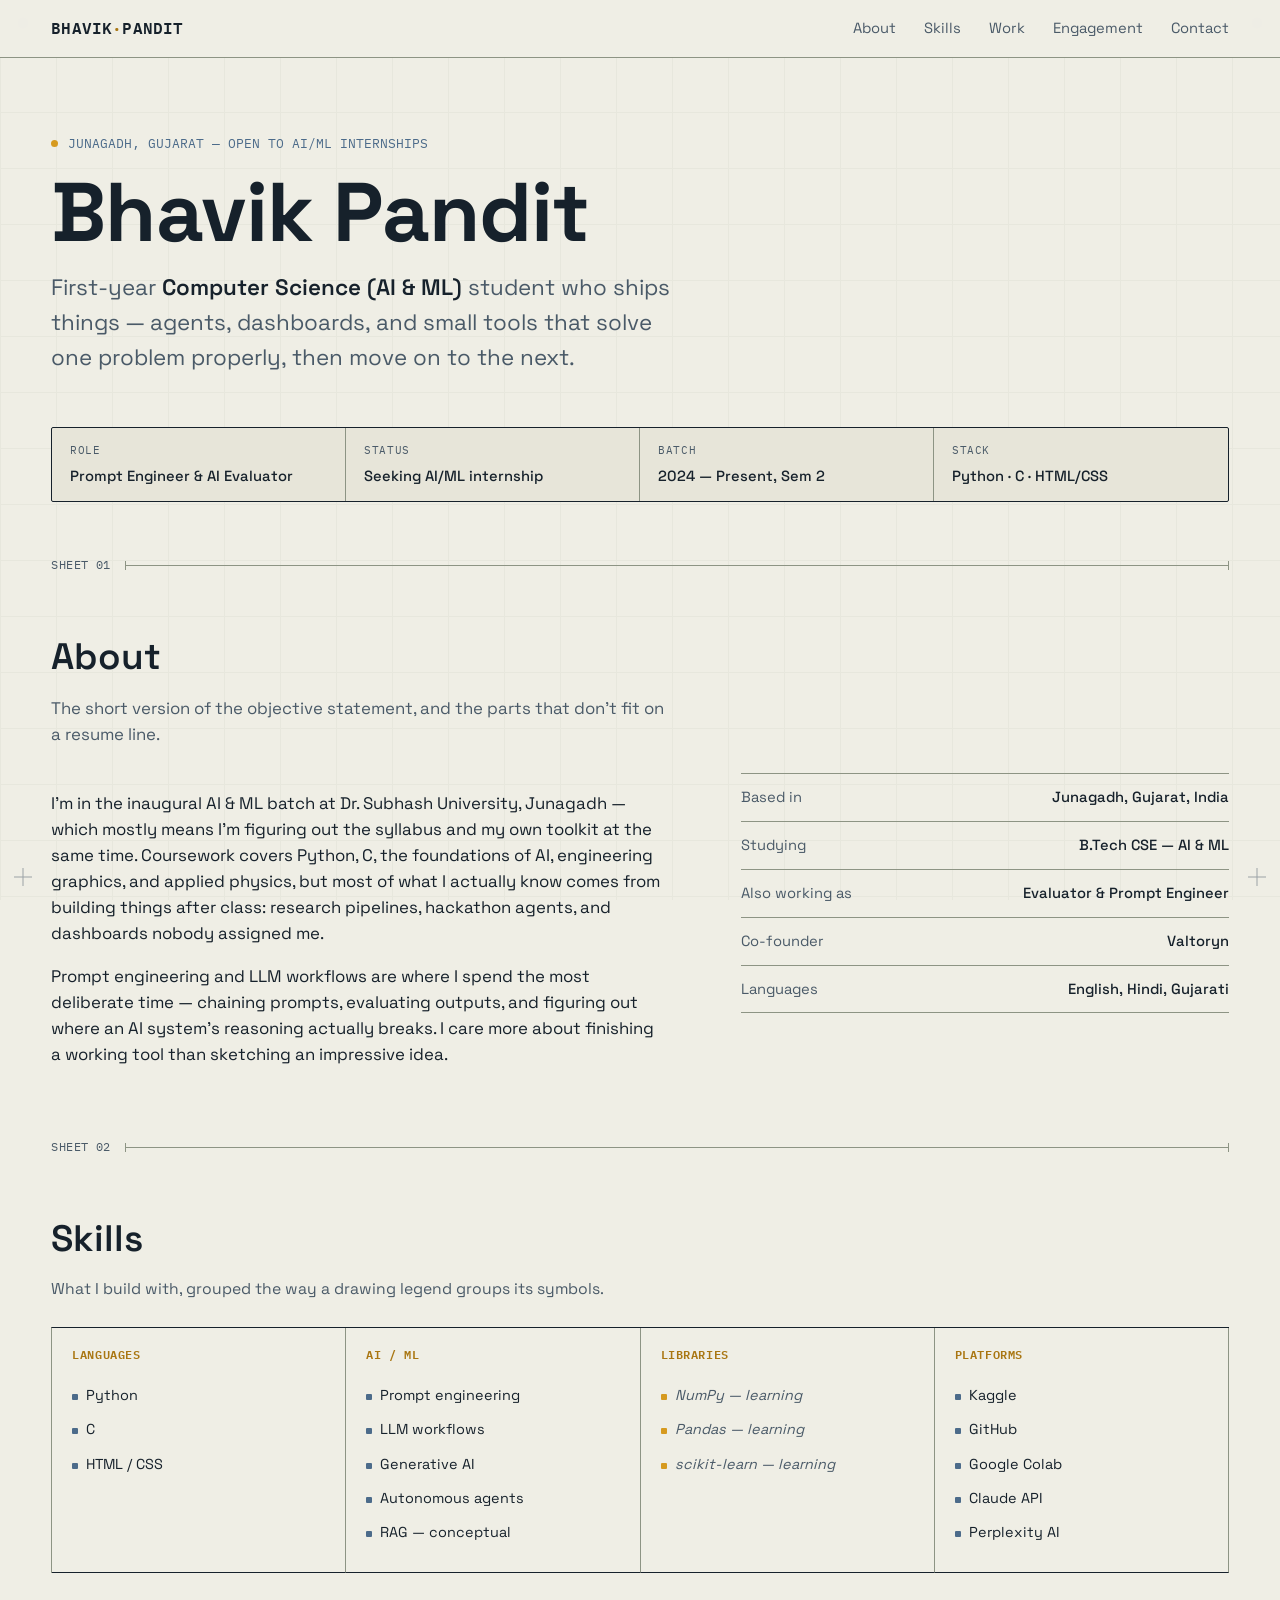
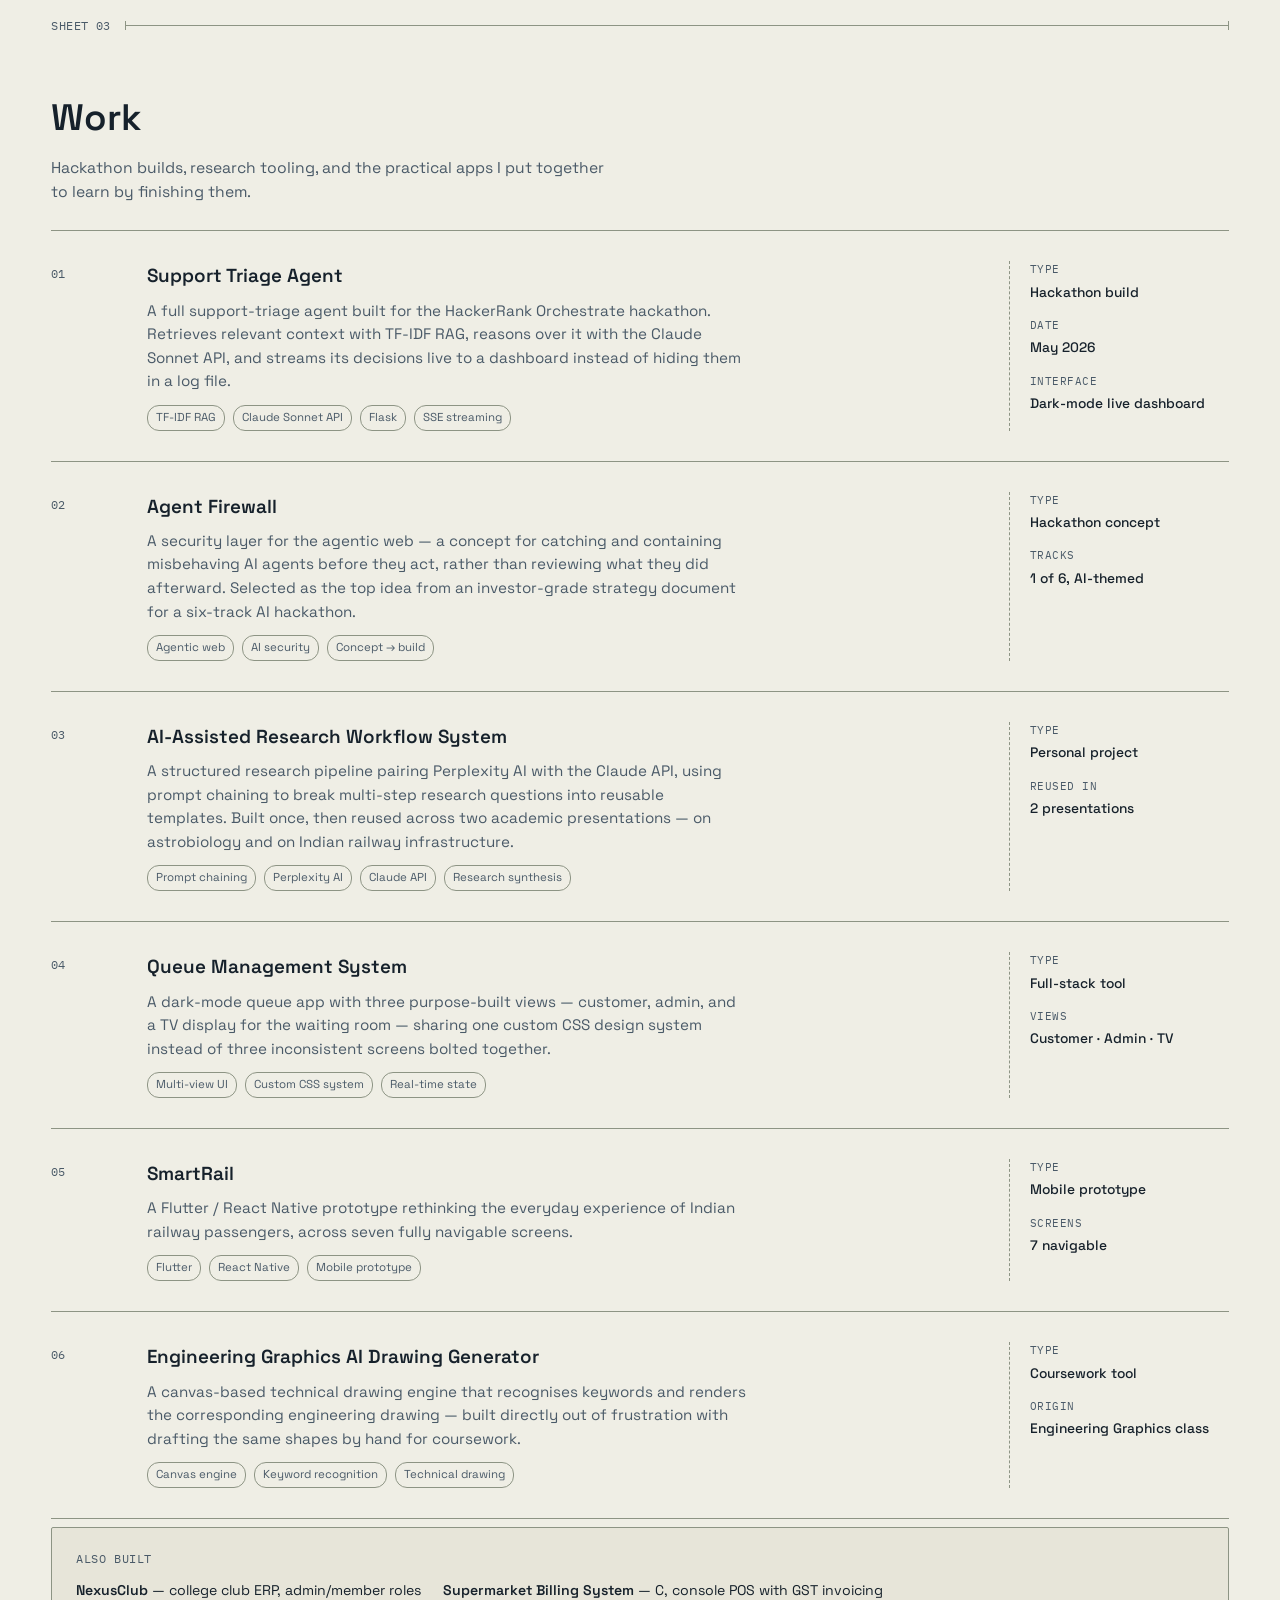
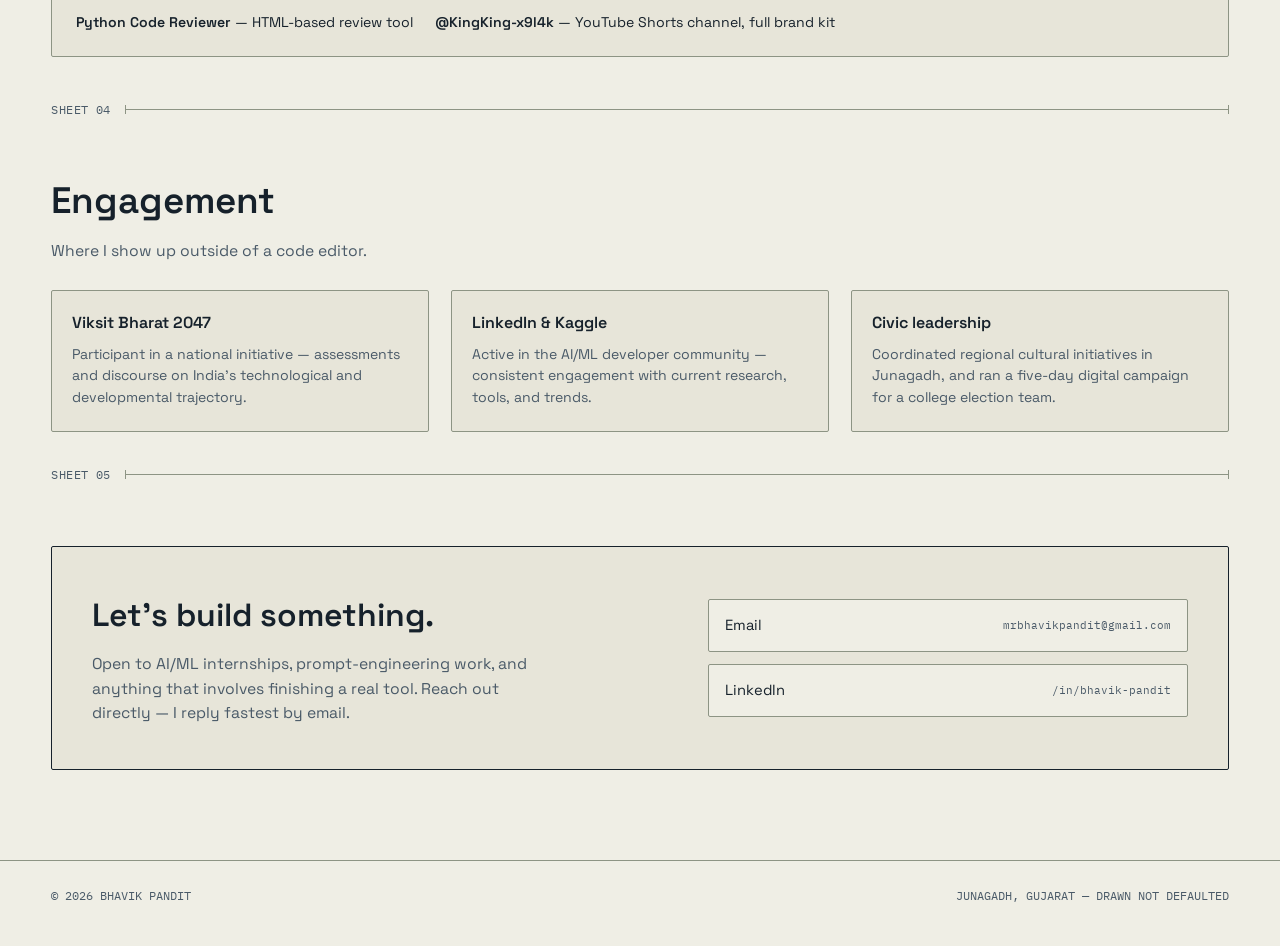
==== index.html @ c9dfea22 "Create index.html" ====
<!DOCTYPE html>
<html lang="en">
<head>
<meta charset="UTF-8">
<meta name="viewport" content="width=device-width, initial-scale=1.0">
<title>Bhavik Pandit — AI/ML Builder</title>
<meta name="description" content="Bhavik Pandit — First-year CS (AI &amp; ML) student, prompt engineer, and builder of agents, tools, and dashboards.">
<link rel="preconnect" href="https://fonts.googleapis.com">
<link rel="preconnect" href="https://fonts.gstatic.com" crossorigin>
<link href="https://fonts.googleapis.com/css2?family=Space+Grotesk:wght@400;500;600;700&family=IBM+Plex+Mono:wght@400;500&display=swap" rel="stylesheet">
<style>
  :root{
    --paper:#efeee5;
    --paper-2:#e7e5d9;
    --ink:#16212b;
    --ink-soft:#4a5a68;
    --line:#b9beae;
    --line-strong:#8d9484;
    --accent:#d69a1f;
    --accent-deep:#a97612;
    --accent-tint:#f2dfa9;
    --slate:#4c6b8a;
    --radius:2px;
    --sheet-w:min(1180px, 92vw);
  }

  *{box-sizing:border-box;}
  html{scroll-behavior:smooth;}
  body{
    margin:0;
    background:var(--paper);
    color:var(--ink);
    font-family:'Space Grotesk', sans-serif;
    font-size:16px;
    line-height:1.55;
    -webkit-font-smoothing:antialiased;
  }
  ::selection{background:var(--accent-tint); color:var(--ink);}

  .mono{font-family:'IBM Plex Mono', monospace;}

  /* faint drafting grid */
  .grid-bg{
    position:fixed; inset:0; z-index:0; pointer-events:none;
    background-image:
      linear-gradient(var(--line) 1px, transparent 1px),
      linear-gradient(90deg, var(--line) 1px, transparent 1px);
    background-size:56px 56px;
    opacity:0.14;
  }

  /* registration cross corners */
  .reg{position:fixed; width:18px; height:18px; z-index:2; pointer-events:none; opacity:0.5;}
  .reg::before,.reg::after{content:"";position:absolute;background:var(--ink-soft);}
  .reg::before{left:50%;top:0;width:1px;height:100%;transform:translateX(-50%);}
  .reg::after{top:50%;left:0;height:1px;width:100%;transform:translateY(-50%);}
  .reg.tl{top:14px;left:14px;} .reg.tr{top:14px;right:14px;}
  .reg.bl{bottom:14px;left:14px;} .reg.br{bottom:14px;right:14px;}
  @media (max-width:720px){ .reg{display:none;} }

  a{color:inherit;}

  /* header */
  header{
    position:sticky; top:0; z-index:20;
    background:rgba(239,238,229,0.92);
    backdrop-filter:blur(6px);
    border-bottom:1px solid var(--line-strong);
  }
  .header-inner{
    width:var(--sheet-w); margin:0 auto;
    display:flex; align-items:center; justify-content:space-between;
    padding:16px 0;
  }
  .brand{font-weight:600; font-size:1rem; letter-spacing:0.01em;}
  .brand span{color:var(--accent-deep);}
  nav ul{list-style:none; display:flex; gap:28px; margin:0; padding:0;}
  nav a{
    text-decoration:none; font-size:0.92rem; color:var(--ink-soft);
    padding-bottom:2px; border-bottom:1px solid transparent;
    transition:color .15s, border-color .15s;
  }
  nav a:hover, nav a:focus-visible{color:var(--ink); border-color:var(--accent);}
  nav a:focus-visible{outline:2px solid var(--accent); outline-offset:4px; border-color:transparent;}
  .nav-toggle{display:none;}
  @media (max-width:720px){
    nav ul{gap:16px;}
    nav a{font-size:0.82rem;}
  }
  @media (max-width:560px){
    nav ul{display:none;}
  }

  main{position:relative; z-index:1;}
  section{width:var(--sheet-w); margin:0 auto;}

  /* dimension-line divider between sheets */
  .dim-rule{
    position:relative; width:var(--sheet-w); margin:0 auto;
    display:flex; align-items:center; gap:14px;
    padding:34px 0 10px;
  }
  .dim-rule .tick-line{flex:1; height:1px; background:var(--line-strong); position:relative;}
  .dim-rule .tick-line::before,.dim-rule .tick-line::after{
    content:""; position:absolute; top:-4px; width:1px; height:9px; background:var(--line-strong);
  }
  .dim-rule .tick-line::before{left:0;} .dim-rule .tick-line::after{right:0;}
  .dim-rule .sheet-no{
    font-size:0.72rem; color:var(--ink-soft); white-space:nowrap; letter-spacing:0.04em;
  }

  /* ===== HERO ===== */
  .hero{padding:76px 0 20px; position:relative;}
  .hero-kicker{
    font-size:0.8rem; color:var(--slate); margin:0 0 18px;
    display:flex; align-items:center; gap:10px;
  }
  .hero-kicker .dot{width:7px; height:7px; background:var(--accent); border-radius:50%; display:inline-block;}
  h1.name{
    font-size:clamp(2.6rem, 7vw, 5.2rem);
    margin:0; line-height:0.98; font-weight:700; letter-spacing:-0.01em;
  }
  .role-line{
    font-size:clamp(1.05rem, 2.4vw, 1.4rem);
    color:var(--ink-soft); margin:18px 0 0; max-width:640px; font-weight:400;
  }
  .role-line strong{color:var(--ink); font-weight:600;}

  .titleblock{
    margin-top:52px; border:1px solid var(--ink); border-radius:var(--radius);
    display:grid; grid-template-columns:repeat(4, 1fr);
    background:var(--paper-2);
  }
  .tb-cell{
    padding:14px 18px; border-right:1px solid var(--line-strong);
    border-top:1px solid var(--line-strong);
  }
  .tb-cell:nth-child(4n){border-right:none;}
  .tb-cell:nth-child(-n+4){border-top:none;}
  .tb-label{font-size:0.66rem; letter-spacing:0.06em; color:var(--ink-soft); margin:0 0 6px;}
  .tb-value{font-size:0.92rem; margin:0; font-weight:500;}
  @media (max-width:720px){
    .titleblock{grid-template-columns:repeat(2,1fr);}
    .tb-cell:nth-child(2n){border-right:none;}
    .tb-cell:nth-child(-n+2){border-top:none;}
    .tb-cell:nth-child(3),.tb-cell:nth-child(4){border-top:1px solid var(--line-strong);}
  }

  /* ===== SECTION HEADS ===== */
  .sec-head{padding:44px 0 26px;}
  .sec-head h2{
    font-size:clamp(1.6rem, 3.4vw, 2.3rem); margin:0 0 10px; font-weight:600;
  }
  .sec-head p{color:var(--ink-soft); max-width:560px; margin:0; font-size:0.98rem;}

  /* ===== ABOUT ===== */
  .about{padding-bottom:20px;}
  .about-grid{
    display:grid; grid-template-columns:1.3fr 1fr; gap:56px; align-items:start;
  }
  .about p{font-size:1.05rem; max-width:56ch;}
  .about p + p{margin-top:16px;}
  .fact-list{list-style:none; margin:0; padding:0; border-top:1px solid var(--line-strong);}
  .fact-list li{
    display:flex; justify-content:space-between; gap:12px;
    padding:12px 0; border-bottom:1px solid var(--line-strong); font-size:0.92rem;
  }
  .fact-list .k{color:var(--ink-soft);}
  .fact-list .v{text-align:right; font-weight:500;}
  @media (max-width:800px){ .about-grid{grid-template-columns:1fr; gap:32px;} }

  /* ===== SKILLS (legend) ===== */
  .legend{padding-bottom:10px;}
  .legend-grid{
    display:grid; grid-template-columns:repeat(4, 1fr); gap:0;
    border-top:1px solid var(--ink); border-left:1px solid var(--line-strong);
  }
  .legend-col{
    border-right:1px solid var(--line-strong); border-bottom:1px solid var(--ink); padding:18px 20px 22px;
  }
  .legend-col h3{
    font-size:0.72rem; letter-spacing:0.05em; color:var(--accent-deep); margin:0 0 14px; font-weight:600;
  }
  .legend-col ul{list-style:none; margin:0; padding:0;}
  .legend-col li{
    font-size:0.9rem; padding:6px 0; display:flex; align-items:baseline; gap:8px;
  }
  .legend-col li::before{
    content:""; width:6px; height:6px; background:var(--slate); flex:none; margin-top:2px; border-radius:1px;
  }
  .legend-col li.learning{color:var(--ink-soft); font-style:italic;}
  .legend-col li.learning::before{background:var(--accent);}
  @media (max-width:820px){
    .legend-grid{grid-template-columns:repeat(2,1fr);}
  }
  @media (max-width:480px){
    .legend-grid{grid-template-columns:1fr;}
  }

  /* ===== PROJECTS ===== */
  .work{padding-bottom:10px;}
  .work-list{display:flex; flex-direction:column; gap:0;}
  .work-item{
    border-top:1px solid var(--line-strong);
    padding:30px 0;
    display:grid; grid-template-columns:70px 1fr 220px; gap:26px;
  }
  .work-item:last-child{border-bottom:1px solid var(--line-strong);}
  .work-idx{font-size:0.78rem; color:var(--ink-soft); padding-top:3px;}
  .work-body h3{margin:0 0 8px; font-size:1.18rem; font-weight:600;}
  .work-body p{margin:0 0 12px; color:var(--ink-soft); font-size:0.95rem; max-width:60ch;}
  .work-tags{display:flex; flex-wrap:wrap; gap:8px;}
  .work-tags span{
    font-size:0.72rem; padding:3px 8px; border:1px solid var(--line-strong);
    border-radius:12px; color:var(--ink-soft);
  }
  .work-meta{
    border-left:1px dashed var(--line-strong); padding-left:20px;
  }
  .work-meta .m-label{font-size:0.66rem; color:var(--ink-soft); letter-spacing:0.05em; margin:0 0 4px;}
  .work-meta .m-value{font-size:0.86rem; margin:0 0 14px; font-weight:500;}
  @media (max-width:800px){
    .work-item{grid-template-columns:40px 1fr; grid-template-areas:"idx body" ". meta";}
    .work-idx{grid-area:idx;} .work-body{grid-area:body;}
    .work-meta{grid-area:meta; border-left:none; border-top:1px dashed var(--line-strong); padding:14px 0 0; margin-top:10px;}
  }

  .more-builds{
    margin-top:8px; padding:22px 24px; background:var(--paper-2); border:1px solid var(--line-strong); border-radius:var(--radius);
  }
  .more-builds p.mb-label{margin:0 0 12px; font-size:0.72rem; letter-spacing:0.05em; color:var(--ink-soft);}
  .more-builds .mb-row{display:flex; flex-wrap:wrap; gap:10px 22px;}
  .more-builds .mb-row span{font-size:0.88rem;}
  .more-builds .mb-row span b{font-weight:600;}

  /* ===== ENGAGEMENT ===== */
  .engage-grid{
    display:grid; grid-template-columns:repeat(3, 1fr); gap:22px;
  }
  .engage-card{
    border:1px solid var(--line-strong); padding:20px 20px 22px; border-radius:var(--radius);
    background:var(--paper-2);
  }
  .engage-card h3{margin:0 0 8px; font-size:1rem; font-weight:600;}
  .engage-card p{margin:0; font-size:0.88rem; color:var(--ink-soft);}
  @media (max-width:800px){ .engage-grid{grid-template-columns:1fr;} }

  /* ===== CONTACT ===== */
  .contact{padding:52px 0 90px;}
  .contact-panel{
    border:1px solid var(--ink); border-radius:var(--radius); padding:44px 40px;
    display:grid; grid-template-columns:1.2fr 1fr; gap:40px; align-items:center;
    background:var(--paper-2);
  }
  .contact-panel h2{font-size:clamp(1.5rem,3vw,2rem); margin:0 0 12px; font-weight:600;}
  .contact-panel p{color:var(--ink-soft); margin:0; max-width:46ch; font-size:0.98rem;}
  .contact-links{display:flex; flex-direction:column; gap:12px;}
  .contact-links a{
    text-decoration:none; display:flex; justify-content:space-between; align-items:center;
    padding:14px 16px; border:1px solid var(--line-strong); border-radius:var(--radius);
    font-size:0.92rem; background:var(--paper); transition:border-color .15s, background .15s;
  }
  .contact-links a:hover, .contact-links a:focus-visible{border-color:var(--accent); background:var(--accent-tint);}
  .contact-links a .cl-tag{font-size:0.68rem; color:var(--ink-soft);}
  @media (max-width:760px){ .contact-panel{grid-template-columns:1fr;} }

  footer{
    border-top:1px solid var(--line-strong); padding:26px 0 40px;
  }
  .footer-inner{
    width:var(--sheet-w); margin:0 auto; display:flex; justify-content:space-between;
    font-size:0.76rem; color:var(--ink-soft); flex-wrap:wrap; gap:8px;
  }

  @media (prefers-reduced-motion:reduce){
    html{scroll-behavior:auto;}
    *{animation:none !important; transition:none !important;}
  }

  .reveal{opacity:0; transform:translateY(10px); animation:rise .6s ease forwards;}
  @keyframes rise{to{opacity:1; transform:translateY(0);}}
</style>
</head>
<body>

<div class="grid-bg" aria-hidden="true"></div>
<div class="reg tl" aria-hidden="true"></div>
<div class="reg tr" aria-hidden="true"></div>
<div class="reg bl" aria-hidden="true"></div>
<div class="reg br" aria-hidden="true"></div>

<header>
  <div class="header-inner">
    <div class="brand mono">BHAVIK<span>·</span>PANDIT</div>
    <nav aria-label="Primary">
      <ul>
        <li><a href="#about">About</a></li>
        <li><a href="#skills">Skills</a></li>
        <li><a href="#work">Work</a></li>
        <li><a href="#engagement">Engagement</a></li>
        <li><a href="#contact">Contact</a></li>
      </ul>
    </nav>
  </div>
</header>

<main>

  <!-- HERO -->
  <section class="hero">
    <p class="hero-kicker mono reveal"><span class="dot"></span>JUNAGADH, GUJARAT — OPEN TO AI/ML INTERNSHIPS</p>
    <h1 class="name reveal" style="animation-delay:.05s">Bhavik Pandit</h1>
    <p class="role-line reveal" style="animation-delay:.12s">
      First-year <strong>Computer Science (AI &amp; ML)</strong> student who ships things —
      agents, dashboards, and small tools that solve one problem properly, then move on to the next.
    </p>

    <div class="titleblock reveal" style="animation-delay:.2s">
      <div class="tb-cell"><p class="tb-label mono">ROLE</p><p class="tb-value">Prompt Engineer &amp; AI Evaluator</p></div>
      <div class="tb-cell"><p class="tb-label mono">STATUS</p><p class="tb-value">Seeking AI/ML internship</p></div>
      <div class="tb-cell"><p class="tb-label mono">BATCH</p><p class="tb-value">2024 — Present, Sem 2</p></div>
      <div class="tb-cell"><p class="tb-label mono">STACK</p><p class="tb-value">Python · C · HTML/CSS</p></div>
    </div>
  </section>

  <div class="dim-rule" aria-hidden="true"><span class="sheet-no mono">SHEET 01</span><span class="tick-line"></span></div>

  <!-- ABOUT -->
  <section class="about" id="about">
    <div class="sec-head">
      <h2>About</h2>
      <p>The short version of the objective statement, and the parts that don't fit on a resume line.</p>
    </div>
    <div class="about-grid">
      <div>
        <p>I'm in the inaugural AI &amp; ML batch at Dr. Subhash University, Junagadh — which mostly means I'm figuring out the syllabus and my own toolkit at the same time. Coursework covers Python, C, the foundations of AI, engineering graphics, and applied physics, but most of what I actually know comes from building things after class: research pipelines, hackathon agents, and dashboards nobody assigned me.</p>
        <p>Prompt engineering and LLM workflows are where I spend the most deliberate time — chaining prompts, evaluating outputs, and figuring out where an AI system's reasoning actually breaks. I care more about finishing a working tool than sketching an impressive idea.</p>
      </div>
      <ul class="fact-list">
        <li><span class="k">Based in</span><span class="v">Junagadh, Gujarat, India</span></li>
        <li><span class="k">Studying</span><span class="v">B.Tech CSE — AI &amp; ML</span></li>
        <li><span class="k">Also working as</span><span class="v">Evaluator &amp; Prompt Engineer</span></li>
        <li><span class="k">Co-founder</span><span class="v">Valtoryn</span></li>
        <li><span class="k">Languages</span><span class="v">English, Hindi, Gujarati</span></li>
      </ul>
    </div>
  </section>

  <div class="dim-rule" aria-hidden="true"><span class="sheet-no mono">SHEET 02</span><span class="tick-line"></span></div>

  <!-- SKILLS -->
  <section class="legend" id="skills">
    <div class="sec-head">
      <h2>Skills</h2>
      <p>What I build with, grouped the way a drawing legend groups its symbols.</p>
    </div>
    <div class="legend-grid">
      <div class="legend-col">
        <h3 class="mono">LANGUAGES</h3>
        <ul>
          <li>Python</li>
          <li>C</li>
          <li>HTML / CSS</li>
        </ul>
      </div>
      <div class="legend-col">
        <h3 class="mono">AI / ML</h3>
        <ul>
          <li>Prompt engineering</li>
          <li>LLM workflows</li>
          <li>Generative AI</li>
          <li>Autonomous agents</li>
          <li>RAG — conceptual</li>
        </ul>
      </div>
      <div class="legend-col">
        <h3 class="mono">LIBRARIES</h3>
        <ul>
          <li class="learning">NumPy — learning</li>
          <li class="learning">Pandas — learning</li>
          <li class="learning">scikit-learn — learning</li>
        </ul>
      </div>
      <div class="legend-col">
        <h3 class="mono">PLATFORMS</h3>
        <ul>
          <li>Kaggle</li>
          <li>GitHub</li>
          <li>Google Colab</li>
          <li>Claude API</li>
          <li>Perplexity AI</li>
        </ul>
      </div>
    </div>
  </section>

  <div class="dim-rule" aria-hidden="true"><span class="sheet-no mono">SHEET 03</span><span class="tick-line"></span></div>

  <!-- WORK -->
  <section class="work" id="work">
    <div class="sec-head">
      <h2>Work</h2>
      <p>Hackathon builds, research tooling, and the practical apps I put together to learn by finishing them.</p>
    </div>

    <div class="work-list">

      <div class="work-item reveal">
        <div class="work-idx mono">01</div>
        <div class="work-body">
          <h3>Support Triage Agent</h3>
          <p>A full support-triage agent built for the HackerRank Orchestrate hackathon. Retrieves relevant context with TF-IDF RAG, reasons over it with the Claude Sonnet API, and streams its decisions live to a dashboard instead of hiding them in a log file.</p>
          <div class="work-tags"><span>TF-IDF RAG</span><span>Claude Sonnet API</span><span>Flask</span><span>SSE streaming</span></div>
        </div>
        <div class="work-meta">
          <p class="m-label mono">TYPE</p><p class="m-value">Hackathon build</p>
          <p class="m-label mono">DATE</p><p class="m-value">May 2026</p>
          <p class="m-label mono">INTERFACE</p><p class="m-value">Dark-mode live dashboard</p>
        </div>
      </div>

      <div class="work-item reveal">
        <div class="work-idx mono">02</div>
        <div class="work-body">
          <h3>Agent Firewall</h3>
          <p>A security layer for the agentic web — a concept for catching and containing misbehaving AI agents before they act, rather than reviewing what they did afterward. Selected as the top idea from an investor-grade strategy document for a six-track AI hackathon.</p>
          <div class="work-tags"><span>Agentic web</span><span>AI security</span><span>Concept → build</span></div>
        </div>
        <div class="work-meta">
          <p class="m-label mono">TYPE</p><p class="m-value">Hackathon concept</p>
          <p class="m-label mono">TRACKS</p><p class="m-value">1 of 6, AI-themed</p>
        </div>
      </div>

      <div class="work-item reveal">
        <div class="work-idx mono">03</div>
        <div class="work-body">
          <h3>AI-Assisted Research Workflow System</h3>
          <p>A structured research pipeline pairing Perplexity AI with the Claude API, using prompt chaining to break multi-step research questions into reusable templates. Built once, then reused across two academic presentations — on astrobiology and on Indian railway infrastructure.</p>
          <div class="work-tags"><span>Prompt chaining</span><span>Perplexity AI</span><span>Claude API</span><span>Research synthesis</span></div>
        </div>
        <div class="work-meta">
          <p class="m-label mono">TYPE</p><p class="m-value">Personal project</p>
          <p class="m-label mono">REUSED IN</p><p class="m-value">2 presentations</p>
        </div>
      </div>

      <div class="work-item reveal">
        <div class="work-idx mono">04</div>
        <div class="work-body">
          <h3>Queue Management System</h3>
          <p>A dark-mode queue app with three purpose-built views — customer, admin, and a TV display for the waiting room — sharing one custom CSS design system instead of three inconsistent screens bolted together.</p>
          <div class="work-tags"><span>Multi-view UI</span><span>Custom CSS system</span><span>Real-time state</span></div>
        </div>
        <div class="work-meta">
          <p class="m-label mono">TYPE</p><p class="m-value">Full-stack tool</p>
          <p class="m-label mono">VIEWS</p><p class="m-value">Customer · Admin · TV</p>
        </div>
      </div>

      <div class="work-item reveal">
        <div class="work-idx mono">05</div>
        <div class="work-body">
          <h3>SmartRail</h3>
          <p>A Flutter / React Native prototype rethinking the everyday experience of Indian railway passengers, across seven fully navigable screens.</p>
          <div class="work-tags"><span>Flutter</span><span>React Native</span><span>Mobile prototype</span></div>
        </div>
        <div class="work-meta">
          <p class="m-label mono">TYPE</p><p class="m-value">Mobile prototype</p>
          <p class="m-label mono">SCREENS</p><p class="m-value">7 navigable</p>
        </div>
      </div>

      <div class="work-item reveal">
        <div class="work-idx mono">06</div>
        <div class="work-body">
          <h3>Engineering Graphics AI Drawing Generator</h3>
          <p>A canvas-based technical drawing engine that recognises keywords and renders the corresponding engineering drawing — built directly out of frustration with drafting the same shapes by hand for coursework.</p>
          <div class="work-tags"><span>Canvas engine</span><span>Keyword recognition</span><span>Technical drawing</span></div>
        </div>
        <div class="work-meta">
          <p class="m-label mono">TYPE</p><p class="m-value">Coursework tool</p>
          <p class="m-label mono">ORIGIN</p><p class="m-value">Engineering Graphics class</p>
        </div>
      </div>

    </div>

    <div class="more-builds">
      <p class="mb-label mono">ALSO BUILT</p>
      <div class="mb-row">
        <span><b>NexusClub</b> — college club ERP, admin/member roles</span>
        <span><b>Supermarket Billing System</b> — C, console POS with GST invoicing</span>
        <span><b>Python Code Reviewer</b> — HTML-based review tool</span>
        <span><b>@KingKing-x9l4k</b> — YouTube Shorts channel, full brand kit</span>
      </div>
    </div>
  </section>

  <div class="dim-rule" aria-hidden="true"><span class="sheet-no mono">SHEET 04</span><span class="tick-line"></span></div>

  <!-- ENGAGEMENT -->
  <section class="engage" id="engagement">
    <div class="sec-head">
      <h2>Engagement</h2>
      <p>Where I show up outside of a code editor.</p>
    </div>
    <div class="engage-grid">
      <div class="engage-card">
        <h3>Viksit Bharat 2047</h3>
        <p>Participant in a national initiative — assessments and discourse on India's technological and developmental trajectory.</p>
      </div>
      <div class="engage-card">
        <h3>LinkedIn &amp; Kaggle</h3>
        <p>Active in the AI/ML developer community — consistent engagement with current research, tools, and trends.</p>
      </div>
      <div class="engage-card">
        <h3>Civic leadership</h3>
        <p>Coordinated regional cultural initiatives in Junagadh, and ran a five-day digital campaign for a college election team.</p>
      </div>
    </div>
  </section>

  <div class="dim-rule" aria-hidden="true"><span class="sheet-no mono">SHEET 05</span><span class="tick-line"></span></div>

  <!-- CONTACT -->
  <section class="contact" id="contact">
    <div class="contact-panel">
      <div>
        <h2>Let's build something.</h2>
        <p>Open to AI/ML internships, prompt-engineering work, and anything that involves finishing a real tool. Reach out directly — I reply fastest by email.</p>
      </div>
      <div class="contact-links">
        <a href="mailto:mrbhavikpandit@gmail.com">Email <span class="cl-tag mono">mrbhavikpandit@gmail.com</span></a>
        <a href="https://www.linkedin.com/in/bhavik-pandit-9b416a284/" target="_blank" rel="noopener">LinkedIn <span class="cl-tag mono">/in/bhavik-pandit</span></a>
      </div>
    </div>
  </section>

</main>

<footer>
  <div class="footer-inner">
    <span class="mono">© 2026 BHAVIK PANDIT</span>
    <span class="mono">JUNAGADH, GUJARAT — DRAWN NOT DEFAULTED</span>
  </div>
</footer>

</body>
</html>
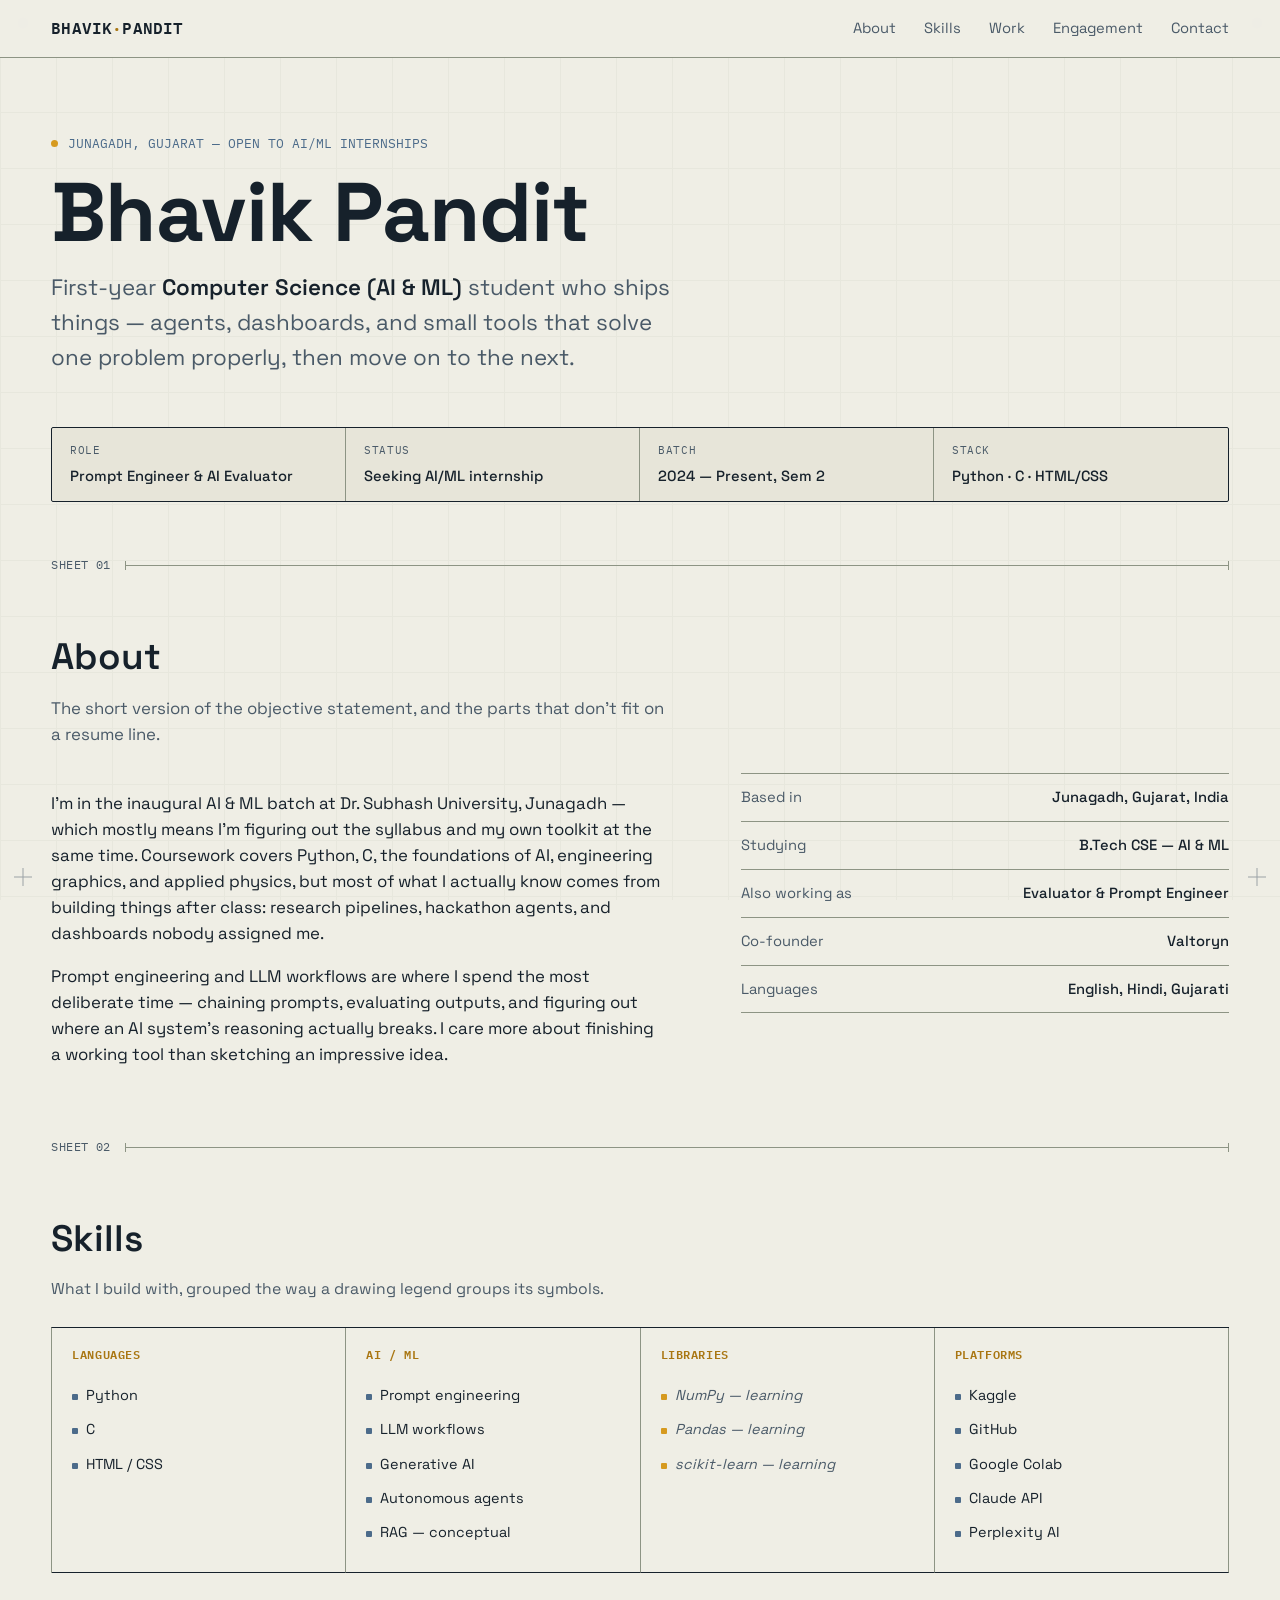
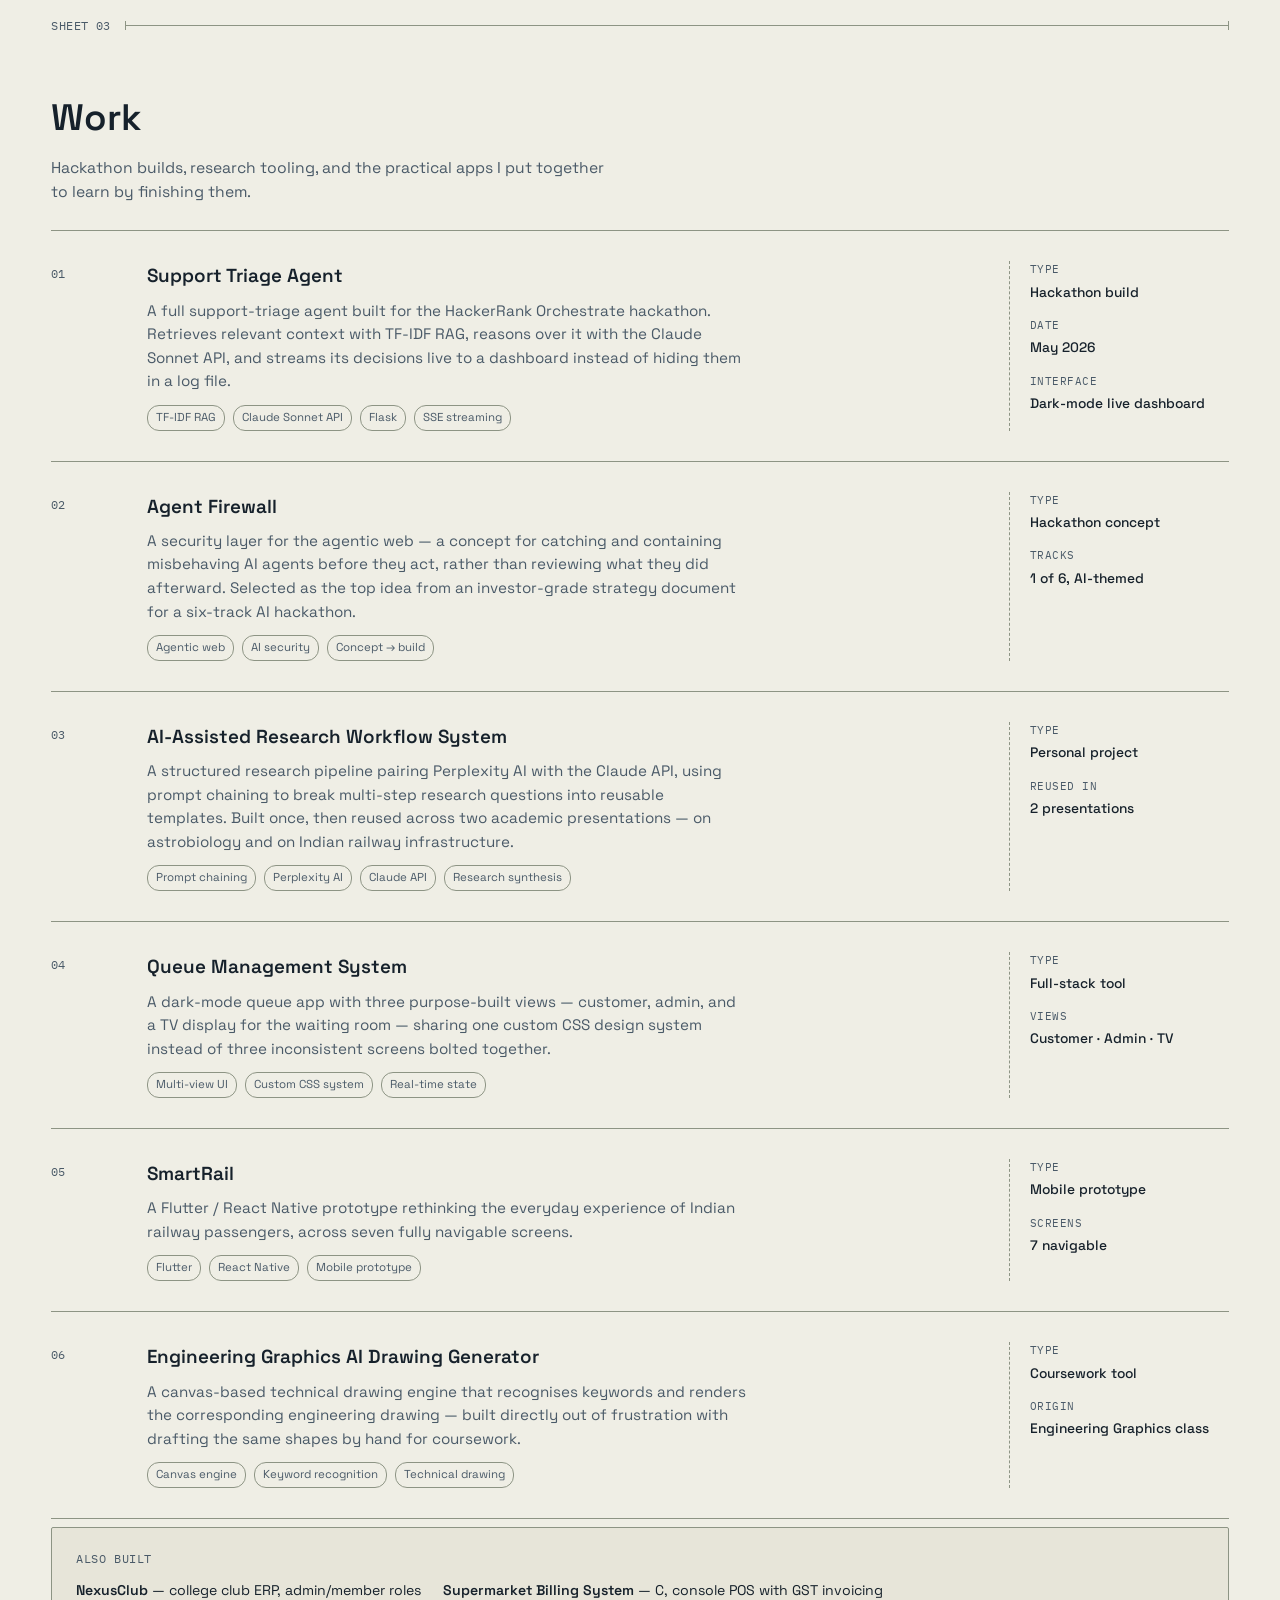
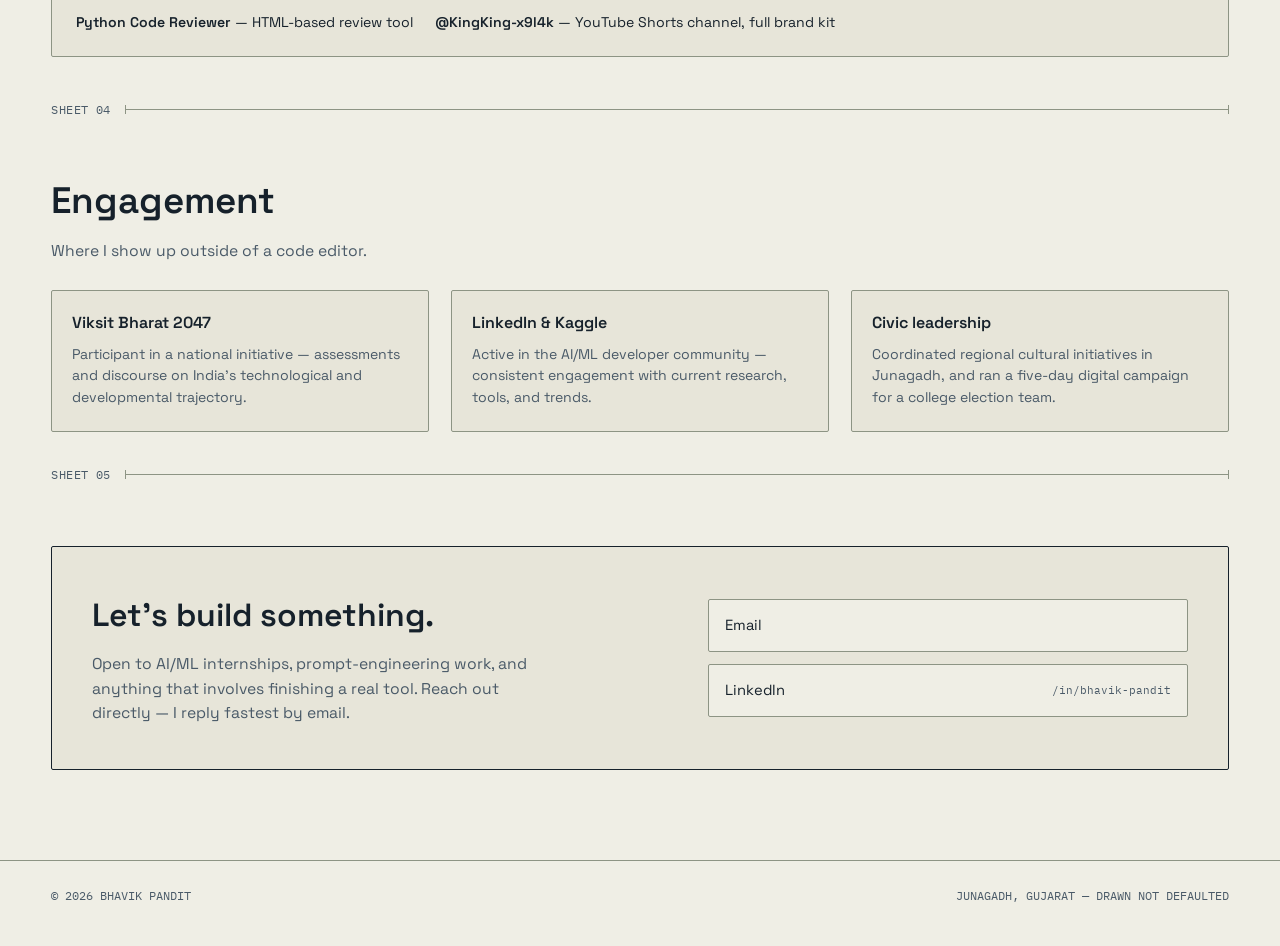
==== commit 00f51633: "Update index.html" ====
--- a/index.html
+++ b/index.html
@@ -531,7 +531,7 @@
         <p>Open to AI/ML internships, prompt-engineering work, and anything that involves finishing a real tool. Reach out directly — I reply fastest by email.</p>
       </div>
       <div class="contact-links">
-        <a href="mailto:mrbhavikpandit@gmail.com">Email <span class="cl-tag mono">mrbhavikpandit@gmail.com</span></a>
+        <a href="mailto:">Email <span class="cl-tag mono"></span></a>
         <a href="https://www.linkedin.com/in/bhavik-pandit-9b416a284/" target="_blank" rel="noopener">LinkedIn <span class="cl-tag mono">/in/bhavik-pandit</span></a>
       </div>
     </div>
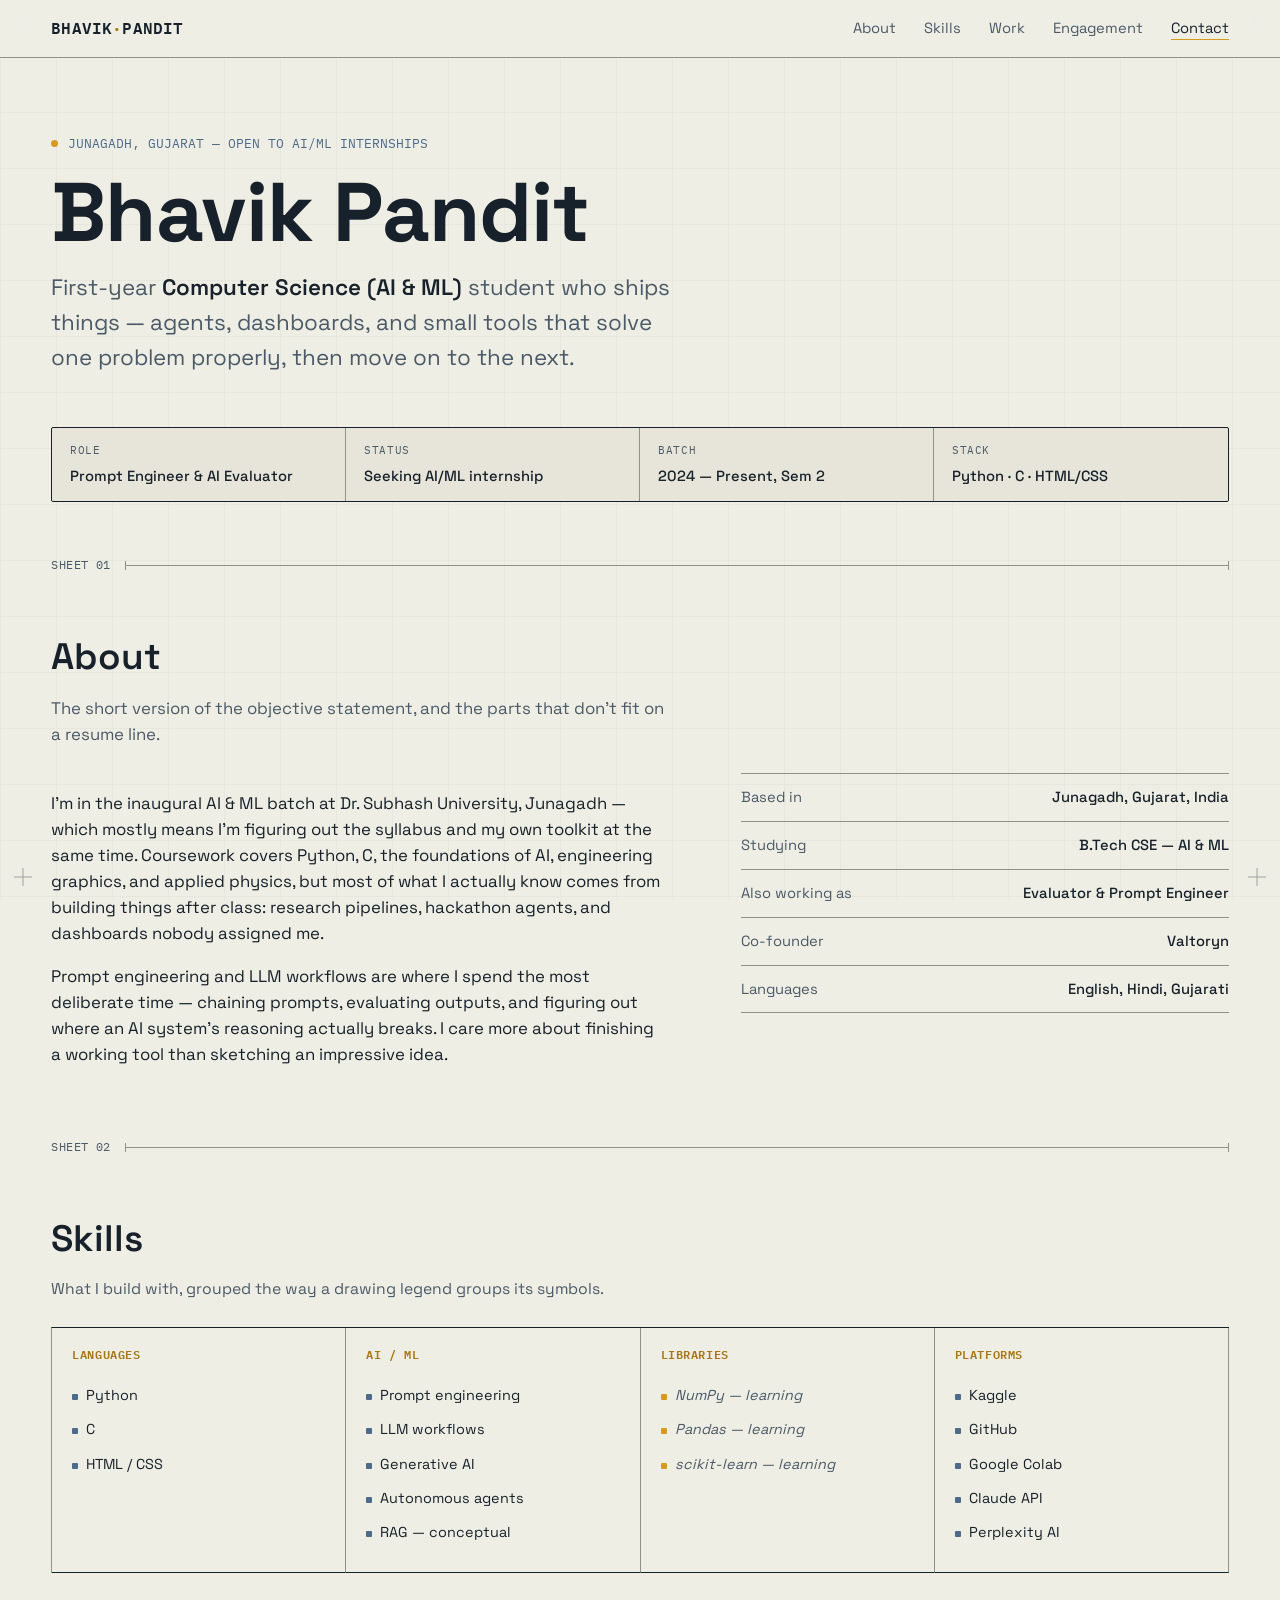
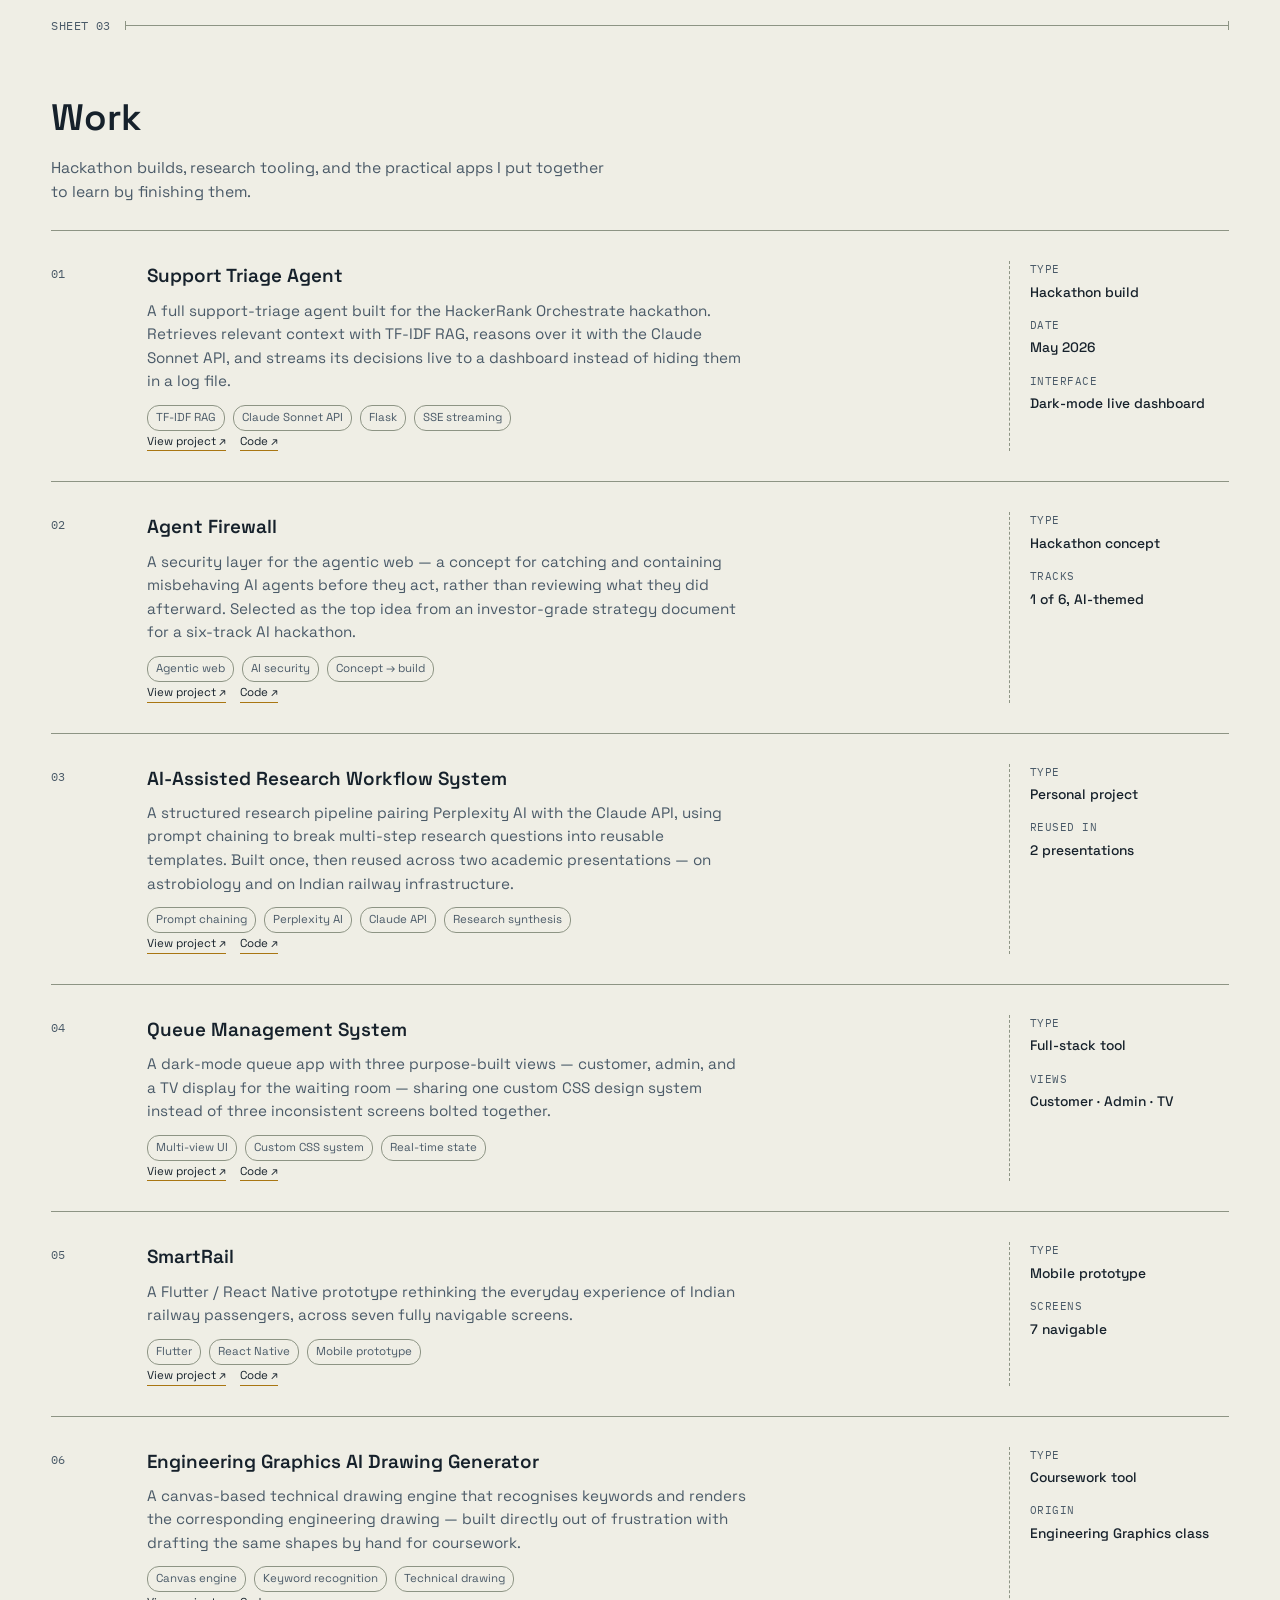
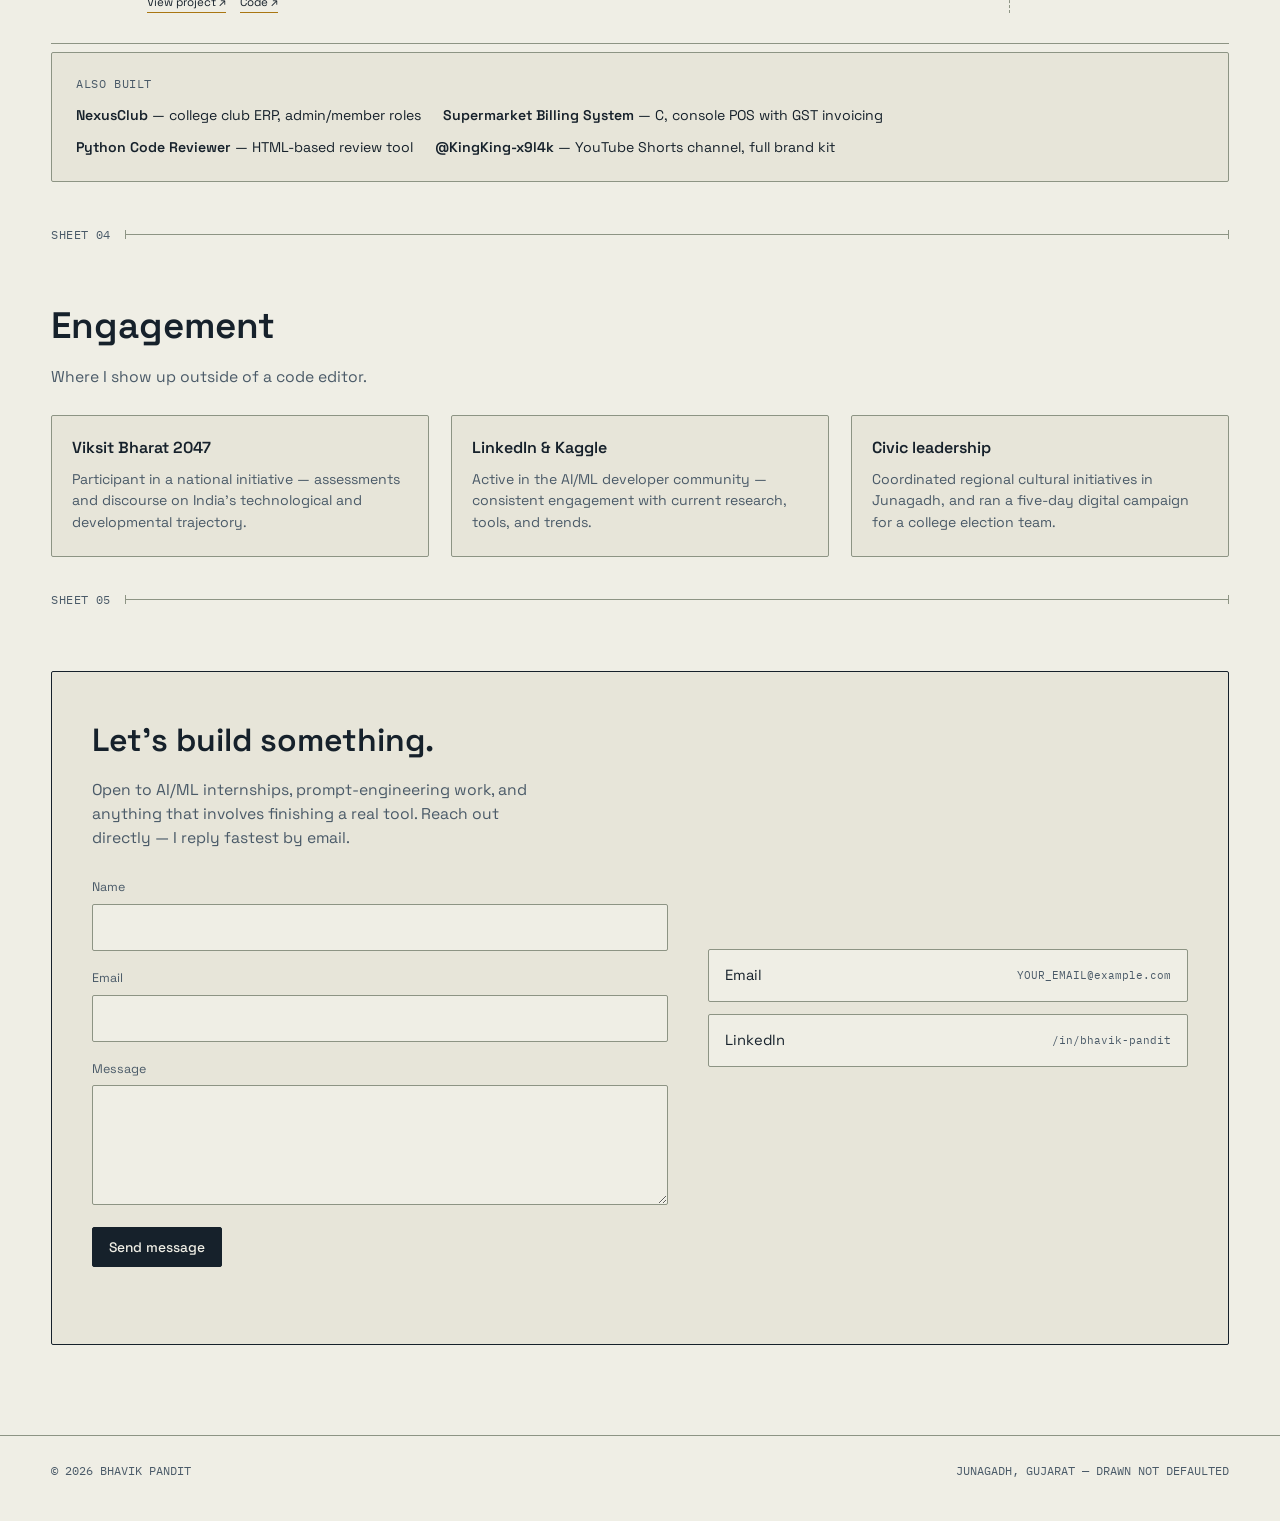
==== commit df563c04: "Update portfolio drafting-sheet site Co-authored-by: Copilot <223556219+Copilot@users.noreply.github" ====
--- a/index.html
+++ b/index.html
@@ -5,6 +5,28 @@
 <meta name="viewport" content="width=device-width, initial-scale=1.0">
 <title>Bhavik Pandit — AI/ML Builder</title>
 <meta name="description" content="Bhavik Pandit — First-year CS (AI &amp; ML) student, prompt engineer, and builder of agents, tools, and dashboards.">
+<meta property="og:type" content="website">
+<meta property="og:title" content="Bhavik Pandit — AI/ML Builder">
+<meta property="og:description" content="First-year CS (AI &amp; ML) student, prompt engineer, and builder of agents, tools, and dashboards.">
+<meta property="og:url" content="https://your-domain.example/">
+<meta property="og:image" content="https://your-domain.example/og-image.png">
+<meta name="twitter:card" content="summary">
+<meta name="twitter:title" content="Bhavik Pandit — AI/ML Builder">
+<meta name="twitter:description" content="First-year CS (AI &amp; ML) student, prompt engineer, and builder of agents, tools, and dashboards.">
+<meta name="twitter:image" content="https://your-domain.example/og-image.png">
+<link rel="canonical" href="https://your-domain.example/">
+<link rel="icon" href="data:image/svg+xml,%3Csvg xmlns='http://www.w3.org/2000/svg' viewBox='0 0 64 64'%3E%3Crect width='64' height='64' rx='4' fill='%2316212b'/%3E%3Cpath d='M14 48V16h10l8 13 8-13h10v32H40V28l-8 13-8-13v20z' fill='%23efeee5'/%3E%3Ccircle cx='51' cy='13' r='5' fill='%23d69a1f'/%3E%3C/svg%3E">
+<script type="application/ld+json">
+{
+  "@context": "https://schema.org",
+  "@type": "Person",
+  "name": "Bhavik Pandit",
+  "url": "https://your-domain.example/",
+  "email": "mailto:YOUR_EMAIL@example.com",
+  "jobTitle": "Prompt Engineer & AI Evaluator",
+  "sameAs": ["https://www.linkedin.com/in/bhavik-pandit-9b416a284/"]
+}
+</script>
 <link rel="preconnect" href="https://fonts.googleapis.com">
 <link rel="preconnect" href="https://fonts.gstatic.com" crossorigin>
 <link href="https://fonts.googleapis.com/css2?family=Space+Grotesk:wght@400;500;600;700&family=IBM+Plex+Mono:wght@400;500&display=swap" rel="stylesheet">
@@ -81,14 +103,29 @@
     transition:color .15s, border-color .15s;
   }
   nav a:hover, nav a:focus-visible{color:var(--ink); border-color:var(--accent);}
+  nav a[aria-current="page"]{color:var(--ink); border-color:var(--accent);}
   nav a:focus-visible{outline:2px solid var(--accent); outline-offset:4px; border-color:transparent;}
-  .nav-toggle{display:none;}
+  .nav-toggle{
+    display:none; border:1px solid var(--line-strong); background:var(--paper);
+    color:var(--ink); padding:7px 9px; border-radius:var(--radius); cursor:pointer;
+  }
+  .nav-toggle:focus-visible{outline:2px solid var(--accent); outline-offset:3px;}
+  .nav-toggle .bar{display:block; width:18px; height:1px; background:currentColor; margin:4px 0;}
   @media (max-width:720px){
     nav ul{gap:16px;}
     nav a{font-size:0.82rem;}
   }
   @media (max-width:560px){
-    nav ul{display:none;}
+    .nav-toggle{display:block;}
+    nav ul{
+      display:none; position:absolute; top:100%; left:0; right:0; flex-direction:column;
+      gap:0; padding:8px max(4vw, 20px) 14px; background:var(--paper);
+      border-bottom:1px solid var(--line-strong);
+    }
+    nav.is-open ul{display:flex;}
+    nav li{border-bottom:1px solid var(--line);}
+    nav li:last-child{border-bottom:0;}
+    nav a{display:block; padding:11px 0;}
   }
 
   main{position:relative; z-index:1;}
@@ -219,6 +256,11 @@
   }
   .work-meta .m-label{font-size:0.66rem; color:var(--ink-soft); letter-spacing:0.05em; margin:0 0 4px;}
   .work-meta .m-value{font-size:0.86rem; margin:0 0 14px; font-weight:500;}
+  .work-links{display:flex; flex-wrap:wrap; gap:8px 14px; margin-top:2px;}
+  .work-links a{
+    color:var(--ink); font-size:0.72rem; text-decoration:none; border-bottom:1px solid var(--accent-deep);
+  }
+  .work-links a:hover,.work-links a:focus-visible{color:var(--accent-deep);}
   @media (max-width:800px){
     .work-item{grid-template-columns:40px 1fr; grid-template-areas:"idx body" ". meta";}
     .work-idx{grid-area:idx;} .work-body{grid-area:body;}
@@ -262,6 +304,24 @@
   }
   .contact-links a:hover, .contact-links a:focus-visible{border-color:var(--accent); background:var(--accent-tint);}
   .contact-links a .cl-tag{font-size:0.68rem; color:var(--ink-soft);}
+  .contact-form{display:grid; gap:14px; margin-top:24px;}
+  .contact-form label{font-size:0.78rem; color:var(--ink-soft);}
+  .contact-form input,.contact-form textarea{
+    width:100%; margin-top:5px; padding:10px 12px; border:1px solid var(--line-strong);
+    border-radius:var(--radius); background:var(--paper); color:var(--ink); font:inherit;
+  }
+  .contact-form textarea{min-height:120px; resize:vertical;}
+  .contact-form input:focus,.contact-form textarea:focus{outline:2px solid var(--accent); outline-offset:1px;}
+  .contact-form input[aria-invalid="true"],.contact-form textarea[aria-invalid="true"]{border-color:#a33b2f;}
+  .form-error{display:none; color:#8d2f25; font-size:0.76rem; margin:4px 0 0;}
+  .form-error.is-visible{display:block;}
+  .form-submit{
+    justify-self:start; border:1px solid var(--ink); background:var(--ink); color:var(--paper);
+    padding:10px 16px; border-radius:var(--radius); font:500 0.86rem 'Space Grotesk',sans-serif; cursor:pointer;
+  }
+  .form-submit:hover,.form-submit:focus-visible{background:var(--accent-deep); border-color:var(--accent-deep);}
+  .form-status{font-size:0.8rem; color:var(--ink-soft); min-height:1.2em;}
+  .honeypot{position:absolute; left:-10000px; width:1px; height:1px; overflow:hidden;}
   @media (max-width:760px){ .contact-panel{grid-template-columns:1fr;} }
 
   footer{
@@ -275,10 +335,14 @@
   @media (prefers-reduced-motion:reduce){
     html{scroll-behavior:auto;}
     *{animation:none !important; transition:none !important;}
+    .reveal{opacity:1; transform:none;}
   }
 
   .reveal{opacity:0; transform:translateY(10px); animation:rise .6s ease forwards;}
   @keyframes rise{to{opacity:1; transform:translateY(0);}}
+  @media (prefers-reduced-motion:reduce){
+    .reveal{opacity:1; transform:none;}
+  }
 </style>
 </head>
 <body>
@@ -292,8 +356,11 @@
 <header>
   <div class="header-inner">
     <div class="brand mono">BHAVIK<span>·</span>PANDIT</div>
+    <button class="nav-toggle" type="button" aria-expanded="false" aria-controls="primary-menu" aria-label="Open navigation">
+      <span class="bar"></span><span class="bar"></span><span class="bar"></span>
+    </button>
     <nav aria-label="Primary">
-      <ul>
+      <ul id="primary-menu">
         <li><a href="#about">About</a></li>
         <li><a href="#skills">Skills</a></li>
         <li><a href="#work">Work</a></li>
@@ -411,6 +478,7 @@
           <h3>Support Triage Agent</h3>
           <p>A full support-triage agent built for the HackerRank Orchestrate hackathon. Retrieves relevant context with TF-IDF RAG, reasons over it with the Claude Sonnet API, and streams its decisions live to a dashboard instead of hiding them in a log file.</p>
           <div class="work-tags"><span>TF-IDF RAG</span><span>Claude Sonnet API</span><span>Flask</span><span>SSE streaming</span></div>
+          <div class="work-links"><a href="#" aria-label="View Support Triage Agent project">View project ↗</a><a href="#" aria-label="View Support Triage Agent code">Code ↗</a></div>
         </div>
         <div class="work-meta">
           <p class="m-label mono">TYPE</p><p class="m-value">Hackathon build</p>
@@ -425,6 +493,7 @@
           <h3>Agent Firewall</h3>
           <p>A security layer for the agentic web — a concept for catching and containing misbehaving AI agents before they act, rather than reviewing what they did afterward. Selected as the top idea from an investor-grade strategy document for a six-track AI hackathon.</p>
           <div class="work-tags"><span>Agentic web</span><span>AI security</span><span>Concept → build</span></div>
+          <div class="work-links"><a href="#" aria-label="View Agent Firewall project">View project ↗</a><a href="#" aria-label="View Agent Firewall code">Code ↗</a></div>
         </div>
         <div class="work-meta">
           <p class="m-label mono">TYPE</p><p class="m-value">Hackathon concept</p>
@@ -438,6 +507,7 @@
           <h3>AI-Assisted Research Workflow System</h3>
           <p>A structured research pipeline pairing Perplexity AI with the Claude API, using prompt chaining to break multi-step research questions into reusable templates. Built once, then reused across two academic presentations — on astrobiology and on Indian railway infrastructure.</p>
           <div class="work-tags"><span>Prompt chaining</span><span>Perplexity AI</span><span>Claude API</span><span>Research synthesis</span></div>
+          <div class="work-links"><a href="#" aria-label="View AI-Assisted Research Workflow System project">View project ↗</a><a href="#" aria-label="View AI-Assisted Research Workflow System code">Code ↗</a></div>
         </div>
         <div class="work-meta">
           <p class="m-label mono">TYPE</p><p class="m-value">Personal project</p>
@@ -451,6 +521,7 @@
           <h3>Queue Management System</h3>
           <p>A dark-mode queue app with three purpose-built views — customer, admin, and a TV display for the waiting room — sharing one custom CSS design system instead of three inconsistent screens bolted together.</p>
           <div class="work-tags"><span>Multi-view UI</span><span>Custom CSS system</span><span>Real-time state</span></div>
+          <div class="work-links"><a href="#" aria-label="View Queue Management System project">View project ↗</a><a href="#" aria-label="View Queue Management System code">Code ↗</a></div>
         </div>
         <div class="work-meta">
           <p class="m-label mono">TYPE</p><p class="m-value">Full-stack tool</p>
@@ -464,6 +535,7 @@
           <h3>SmartRail</h3>
           <p>A Flutter / React Native prototype rethinking the everyday experience of Indian railway passengers, across seven fully navigable screens.</p>
           <div class="work-tags"><span>Flutter</span><span>React Native</span><span>Mobile prototype</span></div>
+          <div class="work-links"><a href="#" aria-label="View SmartRail project">View project ↗</a><a href="#" aria-label="View SmartRail code">Code ↗</a></div>
         </div>
         <div class="work-meta">
           <p class="m-label mono">TYPE</p><p class="m-value">Mobile prototype</p>
@@ -477,6 +549,7 @@
           <h3>Engineering Graphics AI Drawing Generator</h3>
           <p>A canvas-based technical drawing engine that recognises keywords and renders the corresponding engineering drawing — built directly out of frustration with drafting the same shapes by hand for coursework.</p>
           <div class="work-tags"><span>Canvas engine</span><span>Keyword recognition</span><span>Technical drawing</span></div>
+          <div class="work-links"><a href="#" aria-label="View Engineering Graphics AI Drawing Generator project">View project ↗</a><a href="#" aria-label="View Engineering Graphics AI Drawing Generator code">Code ↗</a></div>
         </div>
         <div class="work-meta">
           <p class="m-label mono">TYPE</p><p class="m-value">Coursework tool</p>
@@ -529,9 +602,29 @@
       <div>
         <h2>Let's build something.</h2>
         <p>Open to AI/ML internships, prompt-engineering work, and anything that involves finishing a real tool. Reach out directly — I reply fastest by email.</p>
+        <form class="contact-form" action="https://formspree.io/f/YOUR_FORMSPREE_ID" method="POST">
+          <div>
+            <label for="name">Name</label>
+            <input id="name" name="name" type="text" autocomplete="name" required aria-describedby="name-error">
+            <p class="form-error" id="name-error">Please enter your name.</p>
+          </div>
+          <div>
+            <label for="email">Email</label>
+            <input id="email" name="email" type="email" autocomplete="email" required aria-describedby="email-error">
+            <p class="form-error" id="email-error">Please enter a valid email address.</p>
+          </div>
+          <div>
+            <label for="message">Message</label>
+            <textarea id="message" name="message" required aria-describedby="message-error"></textarea>
+            <p class="form-error" id="message-error">Please add a message.</p>
+          </div>
+          <label class="honeypot" aria-hidden="true">Leave this field empty<input name="_gotcha" tabindex="-1" autocomplete="off"></label>
+          <button class="form-submit" type="submit">Send message</button>
+          <p class="form-status" role="status" aria-live="polite"></p>
+        </form>
       </div>
       <div class="contact-links">
-        <a href="mailto:">Email <span class="cl-tag mono"></span></a>
+        <a href="mailto:YOUR_EMAIL@example.com">Email <span class="cl-tag mono">YOUR_EMAIL@example.com</span></a>
         <a href="https://www.linkedin.com/in/bhavik-pandit-9b416a284/" target="_blank" rel="noopener">LinkedIn <span class="cl-tag mono">/in/bhavik-pandit</span></a>
       </div>
     </div>
@@ -541,10 +634,59 @@
 
 <footer>
   <div class="footer-inner">
-    <span class="mono">© 2026 BHAVIK PANDIT</span>
+    <span class="mono">© <span id="footer-year"></span> BHAVIK PANDIT</span>
     <span class="mono">JUNAGADH, GUJARAT — DRAWN NOT DEFAULTED</span>
   </div>
 </footer>
 
+<script>
+  (() => {
+    const nav = document.querySelector('nav');
+    const toggle = document.querySelector('.nav-toggle');
+    const navLinks = document.querySelectorAll('nav a');
+    const sections = document.querySelectorAll('main section[id]');
+
+    toggle.addEventListener('click', () => {
+      const isOpen = nav.classList.toggle('is-open');
+      toggle.setAttribute('aria-expanded', String(isOpen));
+      toggle.setAttribute('aria-label', isOpen ? 'Close navigation' : 'Open navigation');
+    });
+
+    navLinks.forEach(link => link.addEventListener('click', () => {
+      nav.classList.remove('is-open');
+      toggle.setAttribute('aria-expanded', 'false');
+      toggle.setAttribute('aria-label', 'Open navigation');
+    }));
+
+    const sectionObserver = new IntersectionObserver(entries => {
+      entries.forEach(entry => {
+        if (!entry.isIntersecting) return;
+        navLinks.forEach(link => link.removeAttribute('aria-current'));
+        const activeLink = document.querySelector(`nav a[href="#${entry.target.id}"]`);
+        if (activeLink) activeLink.setAttribute('aria-current', 'page');
+      });
+    }, { rootMargin: '-35% 0px -55% 0px', threshold: 0 });
+    sections.forEach(section => sectionObserver.observe(section));
+
+    document.getElementById('footer-year').textContent = new Date().getFullYear();
+
+    const form = document.querySelector('.contact-form');
+    const status = form.querySelector('.form-status');
+    form.addEventListener('submit', event => {
+      let valid = true;
+      form.querySelectorAll('[required]').forEach(field => {
+        const error = document.getElementById(`${field.id}-error`);
+        const invalid = !field.checkValidity();
+        field.setAttribute('aria-invalid', String(invalid));
+        if (error) error.classList.toggle('is-visible', invalid);
+        valid = valid && !invalid;
+      });
+      if (!valid) {
+        event.preventDefault();
+        status.textContent = 'Please correct the highlighted fields.';
+      }
+    });
+  })();
+</script>
 </body>
 </html>
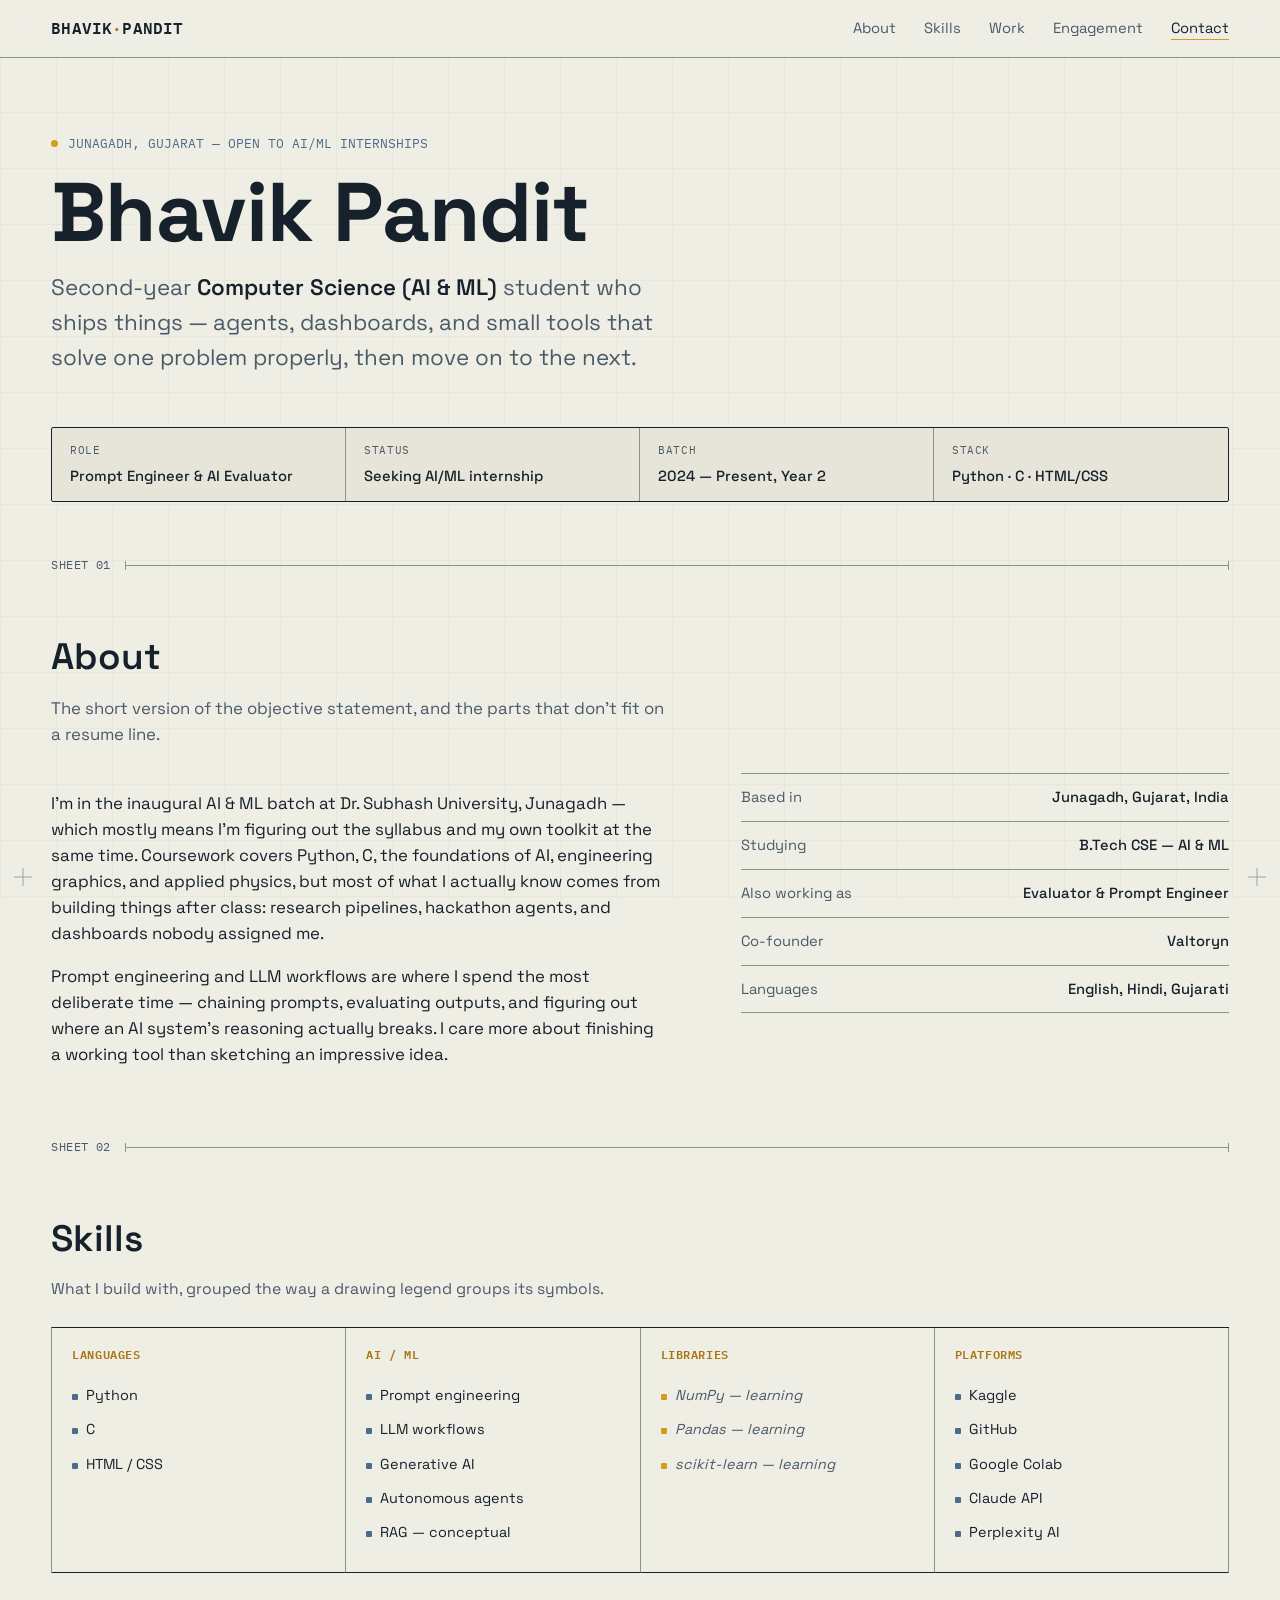
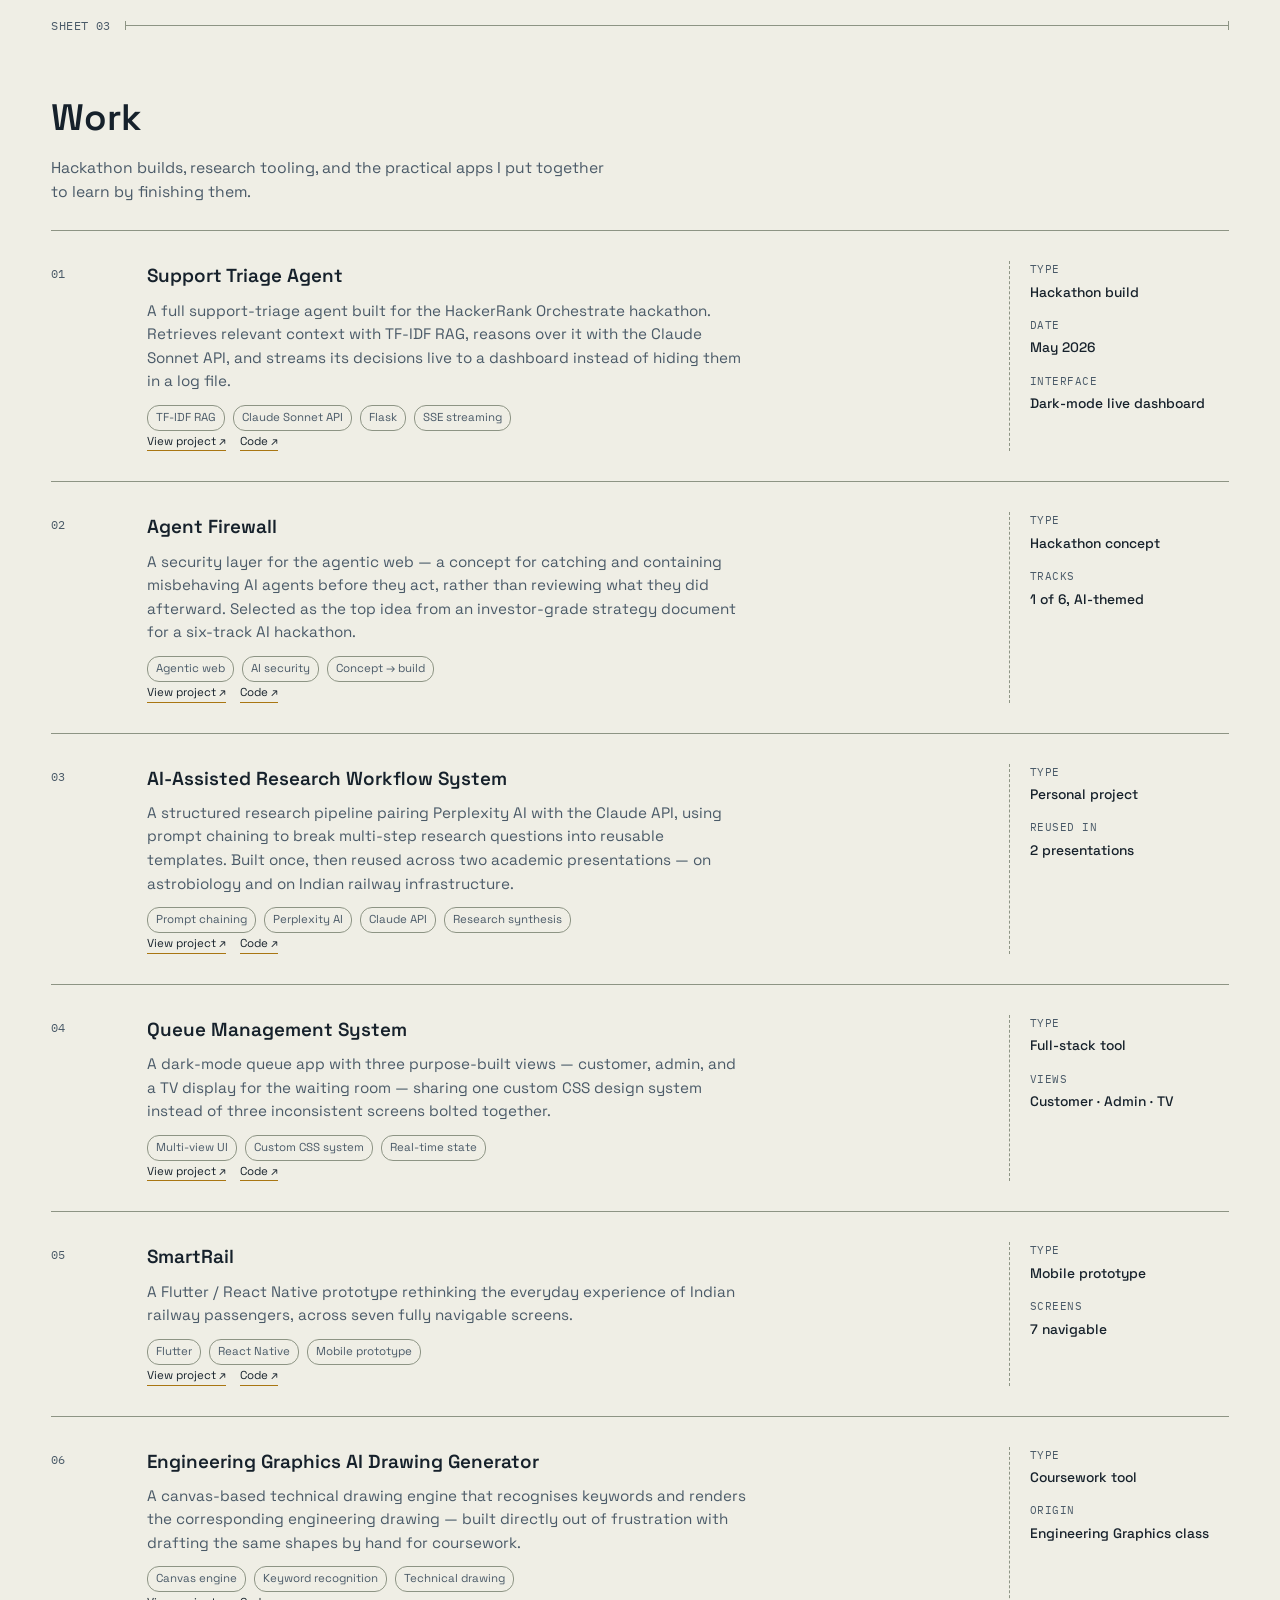
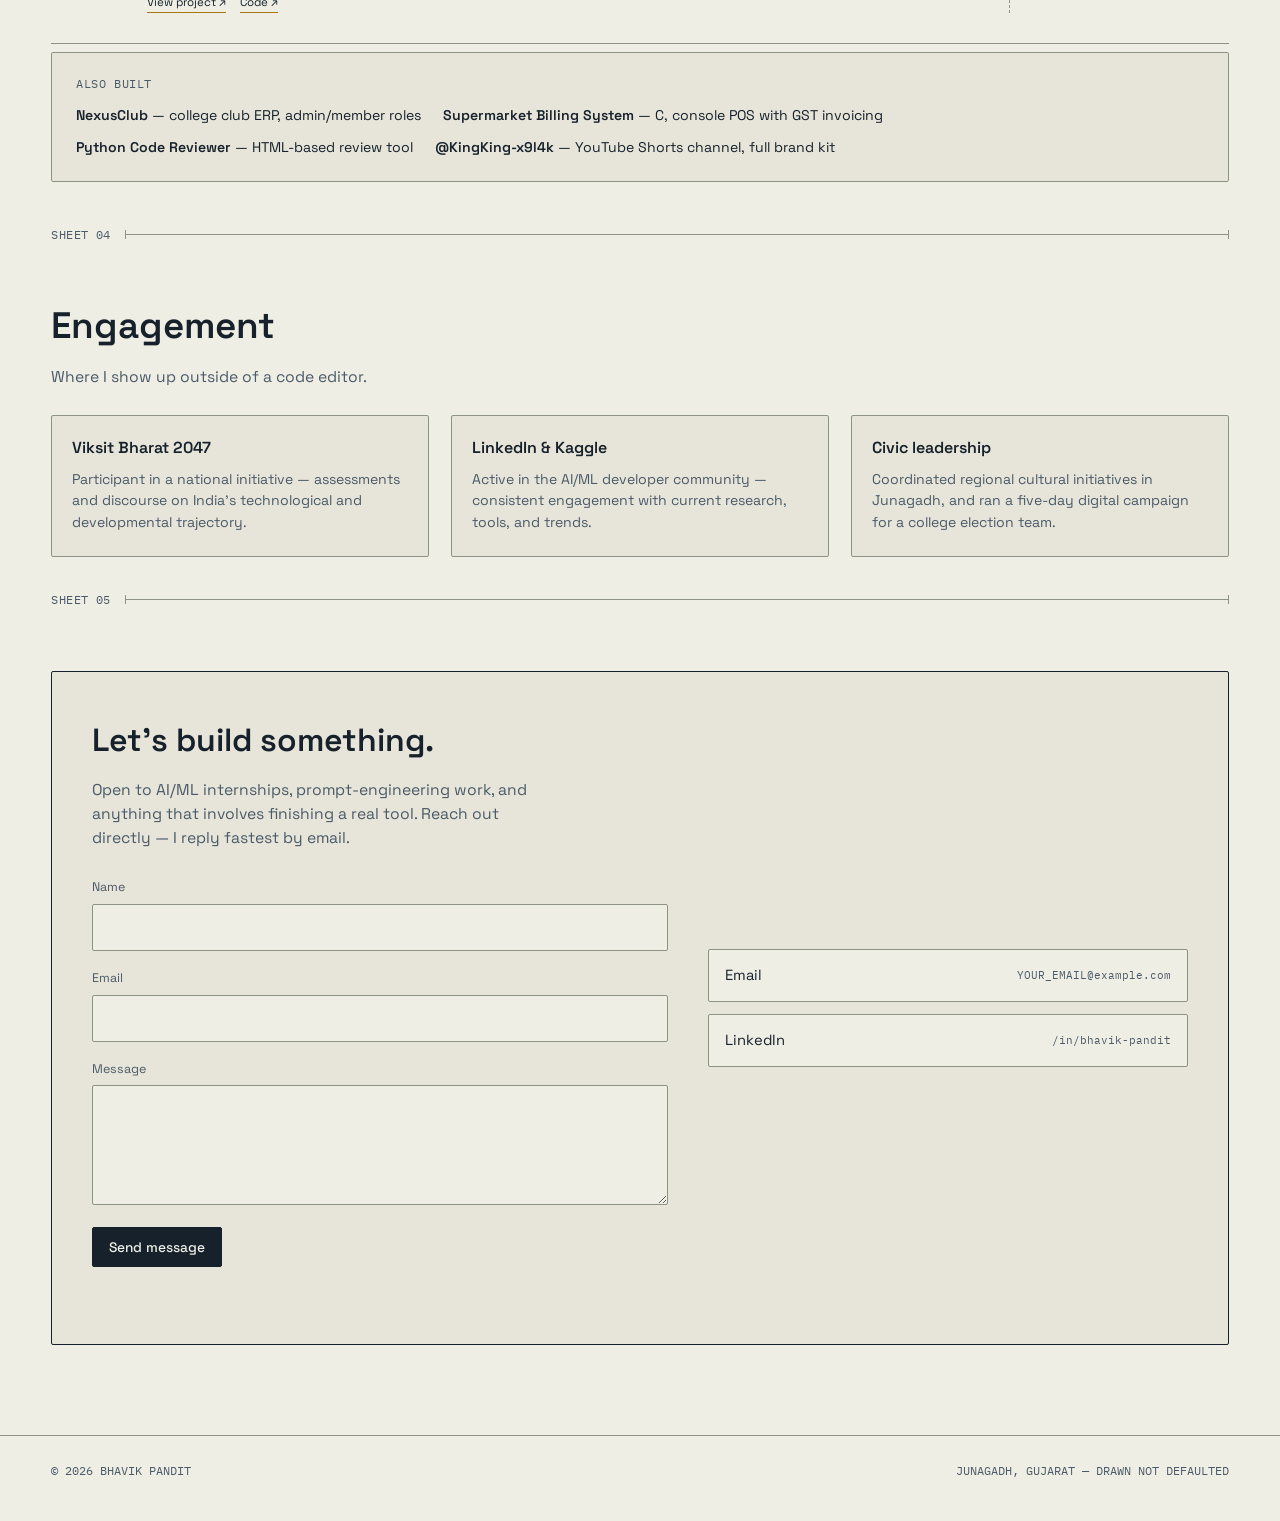
==== commit 7406a379: "Update portfolio to second-year status Co-authored-by: Copilot <223556219+Copilot@users.noreply.gith" ====
--- a/index.html
+++ b/index.html
@@ -4,15 +4,15 @@
 <meta charset="UTF-8">
 <meta name="viewport" content="width=device-width, initial-scale=1.0">
 <title>Bhavik Pandit — AI/ML Builder</title>
-<meta name="description" content="Bhavik Pandit — First-year CS (AI &amp; ML) student, prompt engineer, and builder of agents, tools, and dashboards.">
+<meta name="description" content="Bhavik Pandit — Second-year CS (AI &amp; ML) student, prompt engineer, and builder of agents, tools, and dashboards.">
 <meta property="og:type" content="website">
 <meta property="og:title" content="Bhavik Pandit — AI/ML Builder">
-<meta property="og:description" content="First-year CS (AI &amp; ML) student, prompt engineer, and builder of agents, tools, and dashboards.">
+<meta property="og:description" content="Second-year CS (AI &amp; ML) student, prompt engineer, and builder of agents, tools, and dashboards.">
 <meta property="og:url" content="https://your-domain.example/">
 <meta property="og:image" content="https://your-domain.example/og-image.png">
 <meta name="twitter:card" content="summary">
 <meta name="twitter:title" content="Bhavik Pandit — AI/ML Builder">
-<meta name="twitter:description" content="First-year CS (AI &amp; ML) student, prompt engineer, and builder of agents, tools, and dashboards.">
+<meta name="twitter:description" content="Second-year CS (AI &amp; ML) student, prompt engineer, and builder of agents, tools, and dashboards.">
 <meta name="twitter:image" content="https://your-domain.example/og-image.png">
 <link rel="canonical" href="https://your-domain.example/">
 <link rel="icon" href="data:image/svg+xml,%3Csvg xmlns='http://www.w3.org/2000/svg' viewBox='0 0 64 64'%3E%3Crect width='64' height='64' rx='4' fill='%2316212b'/%3E%3Cpath d='M14 48V16h10l8 13 8-13h10v32H40V28l-8 13-8-13v20z' fill='%23efeee5'/%3E%3Ccircle cx='51' cy='13' r='5' fill='%23d69a1f'/%3E%3C/svg%3E">
@@ -378,14 +378,14 @@
     <p class="hero-kicker mono reveal"><span class="dot"></span>JUNAGADH, GUJARAT — OPEN TO AI/ML INTERNSHIPS</p>
     <h1 class="name reveal" style="animation-delay:.05s">Bhavik Pandit</h1>
     <p class="role-line reveal" style="animation-delay:.12s">
-      First-year <strong>Computer Science (AI &amp; ML)</strong> student who ships things —
+      Second-year <strong>Computer Science (AI &amp; ML)</strong> student who ships things —
       agents, dashboards, and small tools that solve one problem properly, then move on to the next.
     </p>
 
     <div class="titleblock reveal" style="animation-delay:.2s">
       <div class="tb-cell"><p class="tb-label mono">ROLE</p><p class="tb-value">Prompt Engineer &amp; AI Evaluator</p></div>
       <div class="tb-cell"><p class="tb-label mono">STATUS</p><p class="tb-value">Seeking AI/ML internship</p></div>
-      <div class="tb-cell"><p class="tb-label mono">BATCH</p><p class="tb-value">2024 — Present, Sem 2</p></div>
+      <div class="tb-cell"><p class="tb-label mono">BATCH</p><p class="tb-value">2024 — Present, Year 2</p></div>
       <div class="tb-cell"><p class="tb-label mono">STACK</p><p class="tb-value">Python · C · HTML/CSS</p></div>
     </div>
   </section>
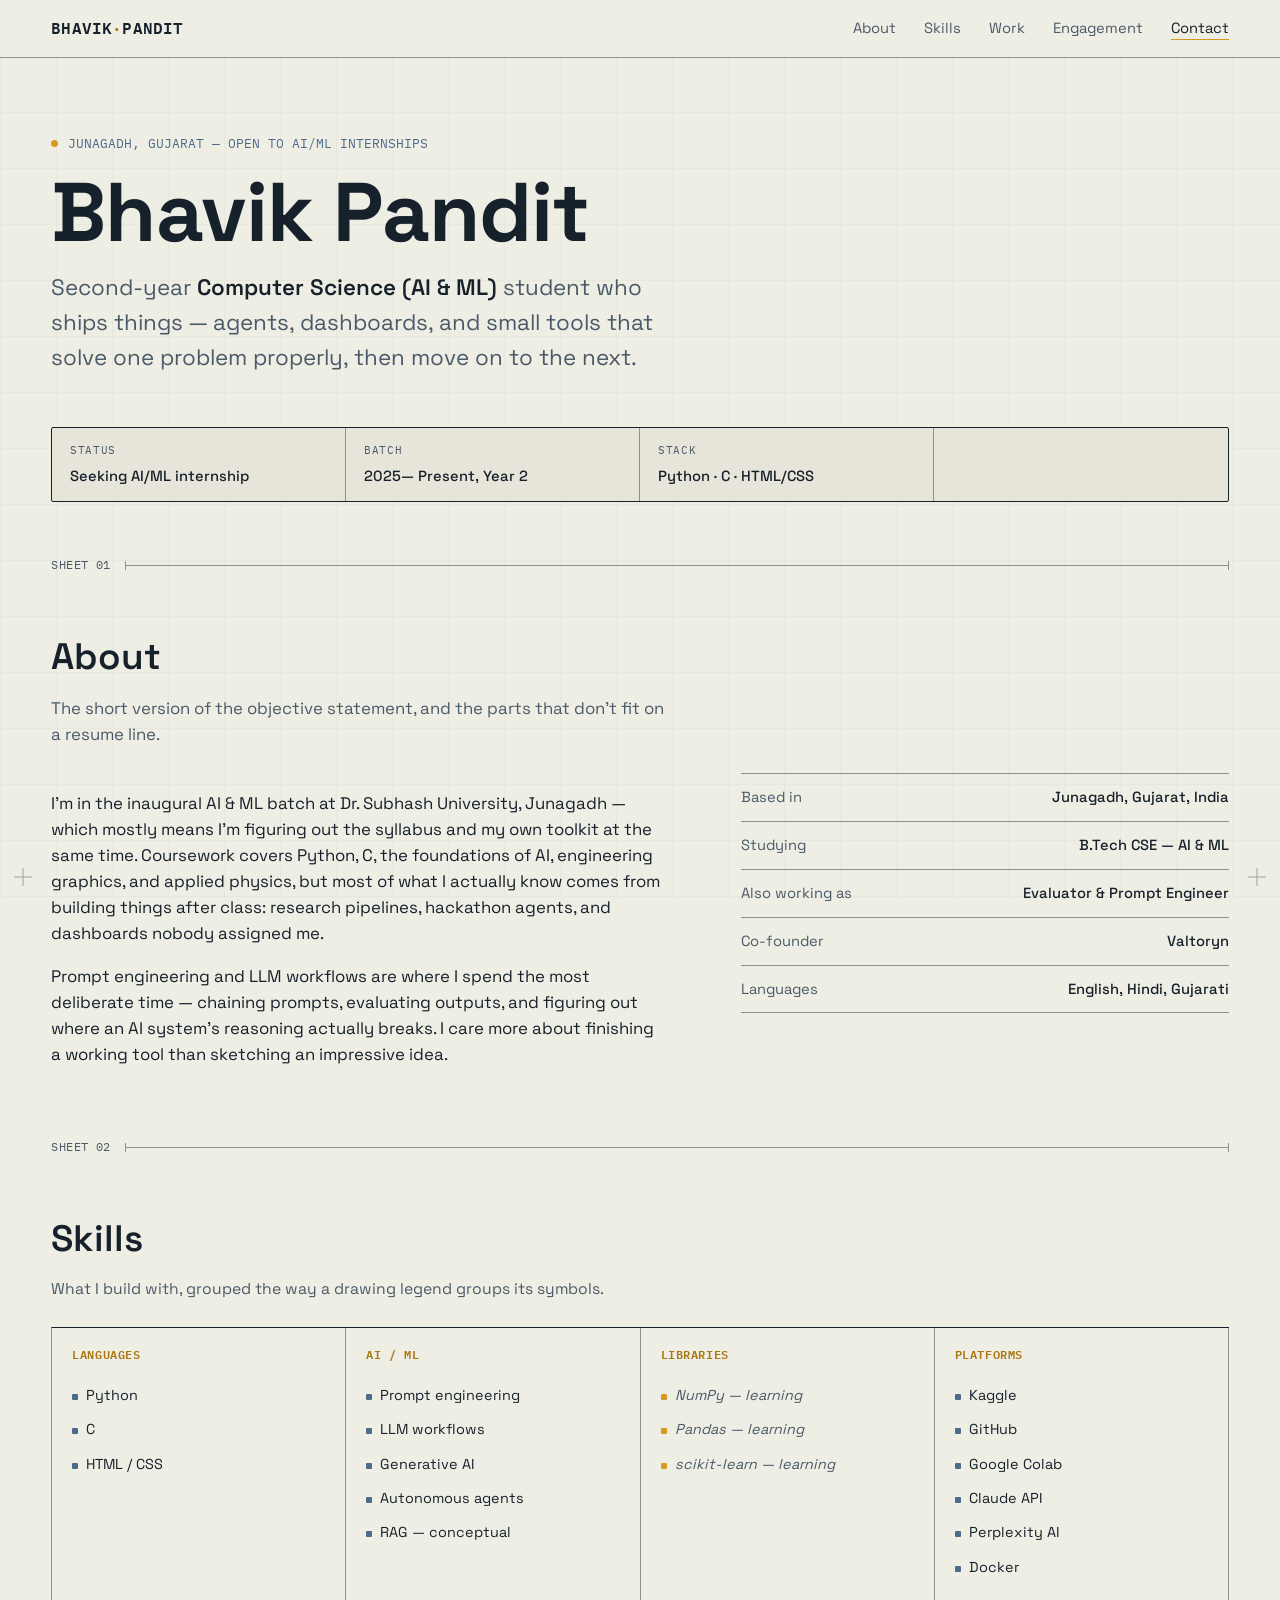
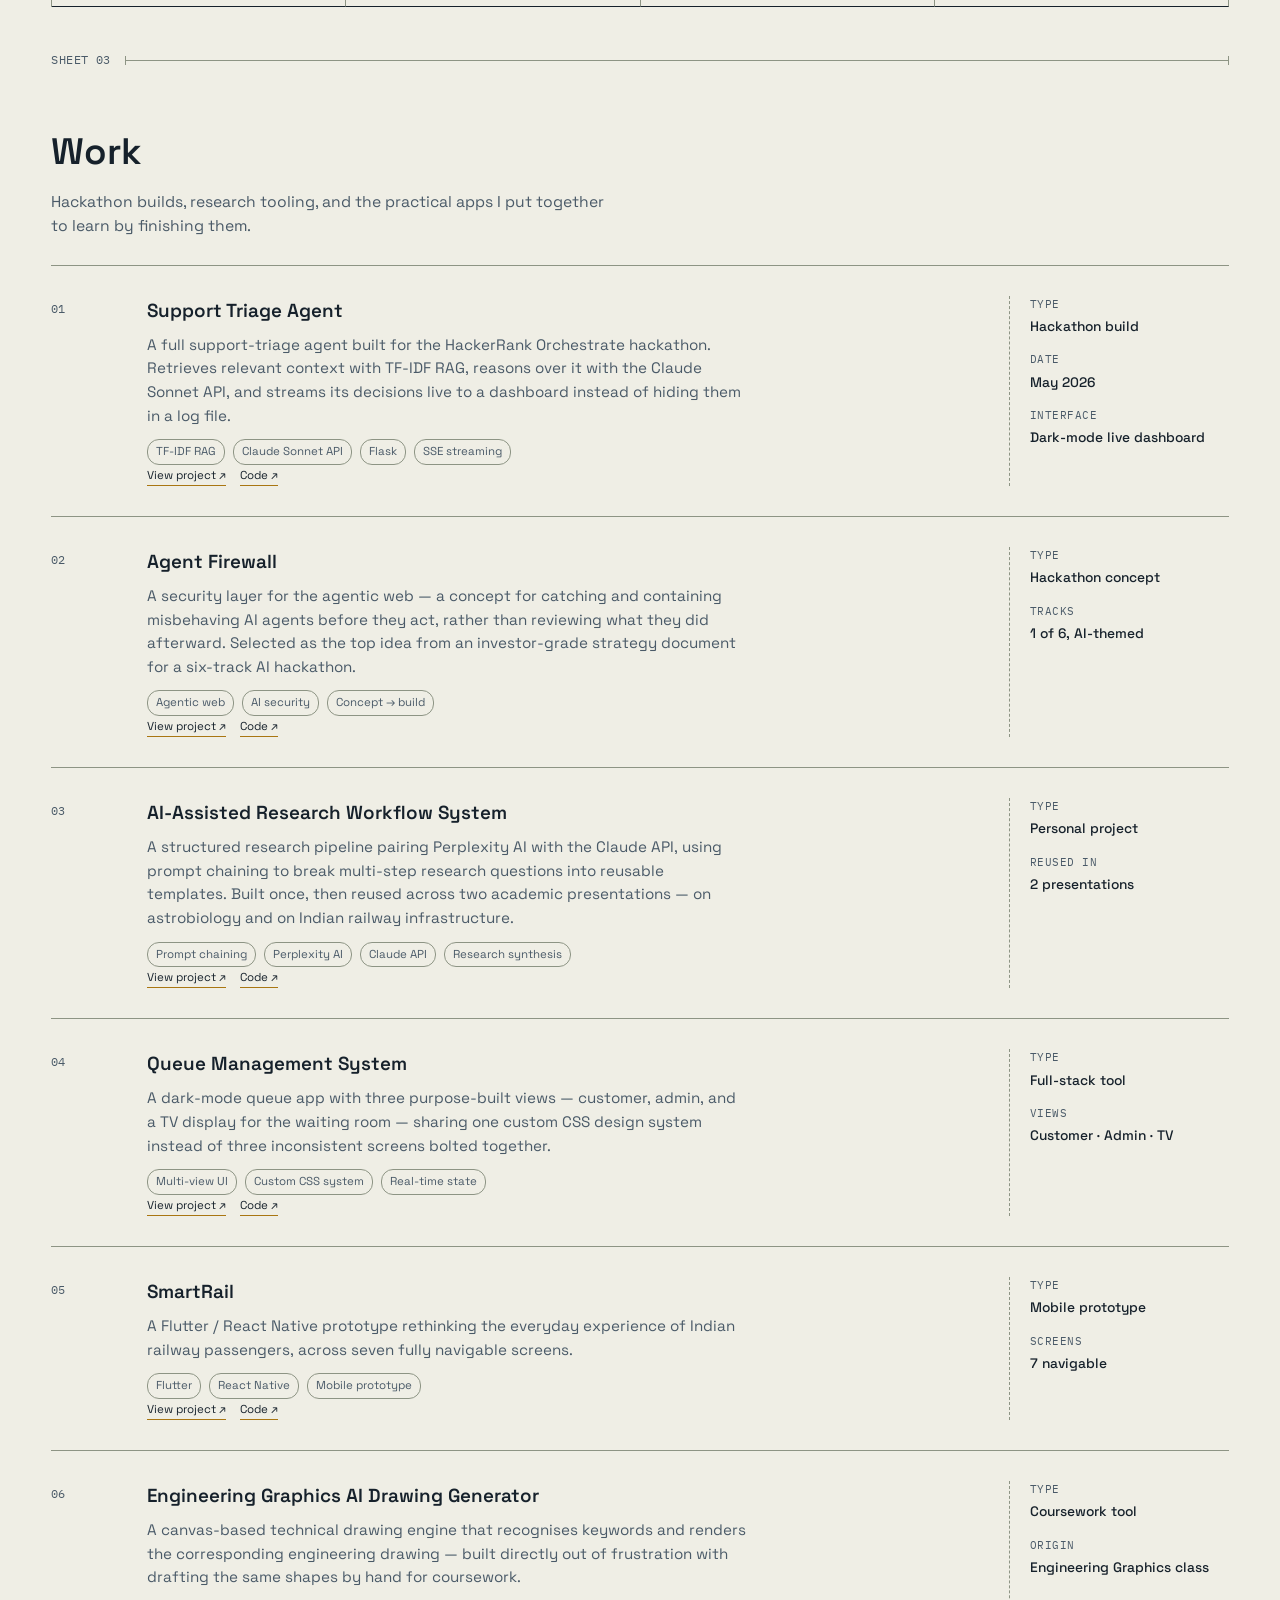
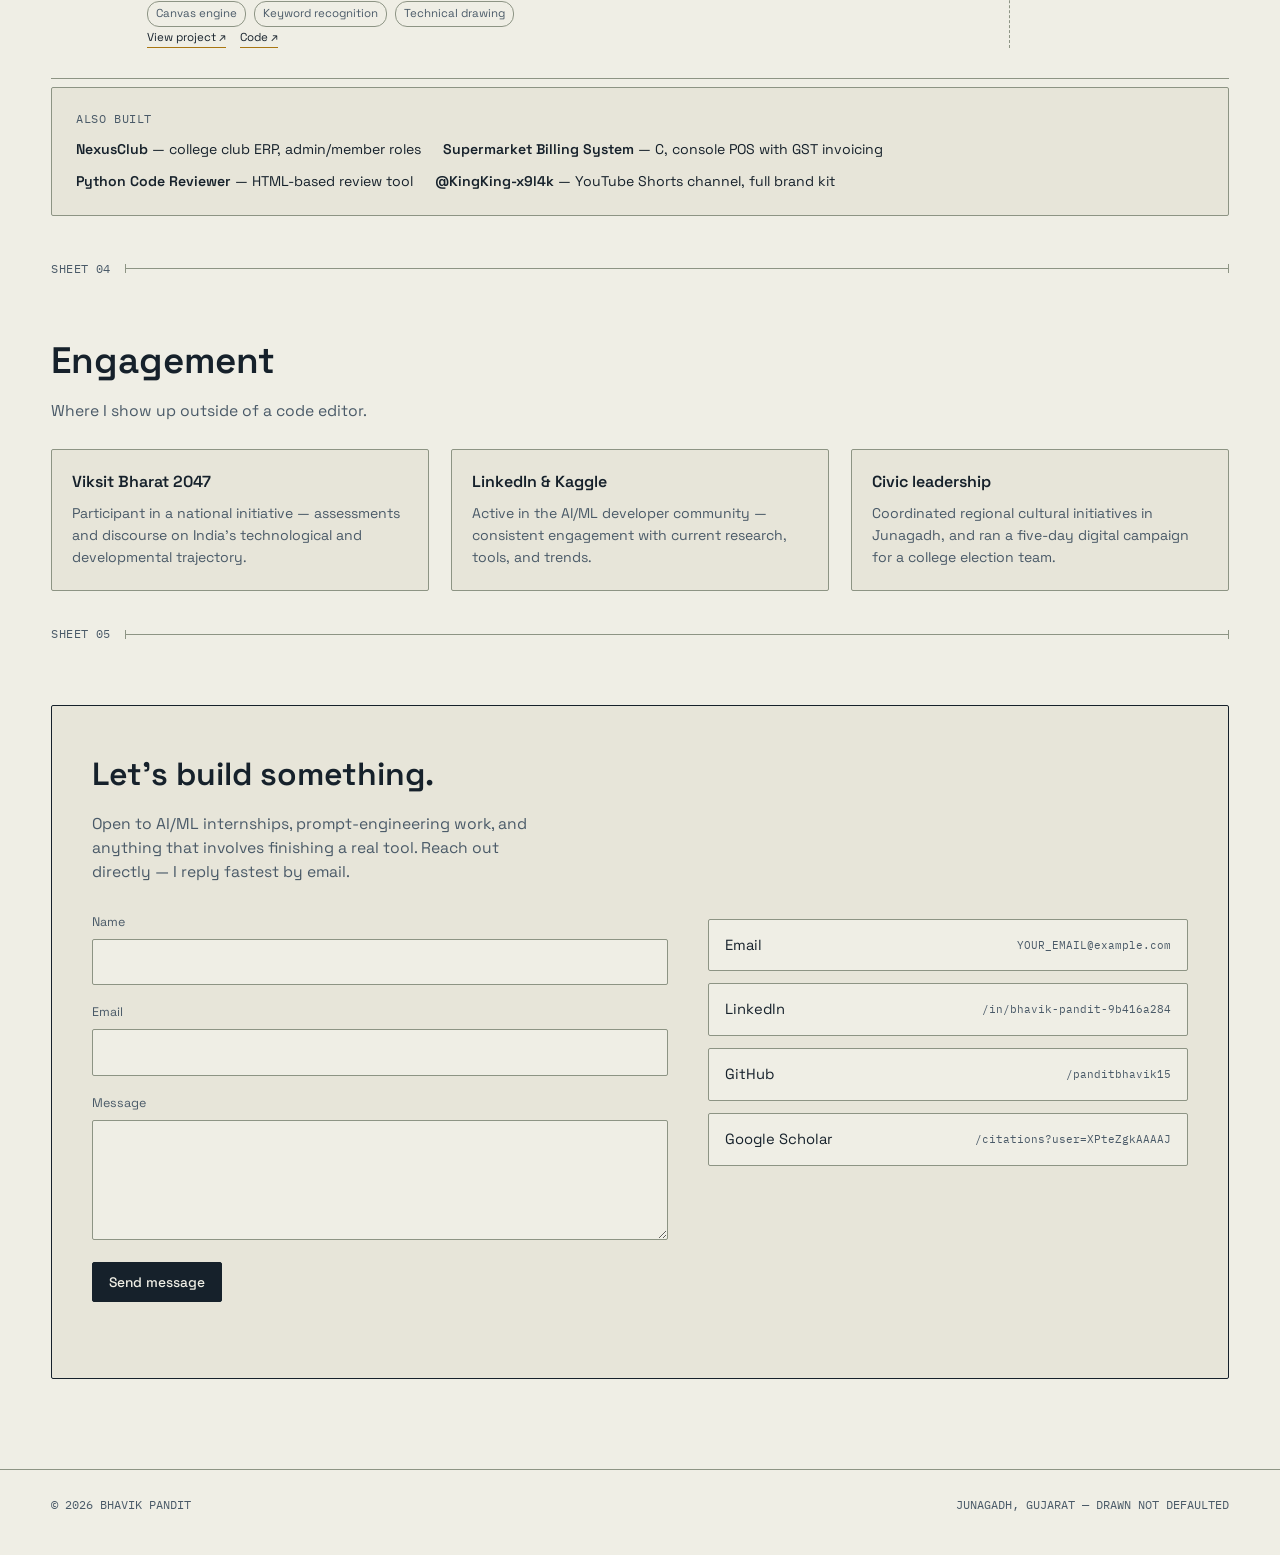
==== commit da0b863a: "Update portfolio profile and contact links Co-authored-by: Copilot <223556219+Copilot@users.noreply." ====
--- a/index.html
+++ b/index.html
@@ -24,7 +24,11 @@
   "url": "https://your-domain.example/",
   "email": "mailto:YOUR_EMAIL@example.com",
   "jobTitle": "Prompt Engineer & AI Evaluator",
-  "sameAs": ["https://www.linkedin.com/in/bhavik-pandit-9b416a284/"]
+  "sameAs": [
+    "https://www.linkedin.com/in/bhavik-pandit-9b416a284/",
+    "https://github.com/panditbhavik15",
+    "https://scholar.google.com/citations?hl=en&user=XPteZgkAAAAJ"
+  ]
 }
 </script>
 <link rel="preconnect" href="https://fonts.googleapis.com">
@@ -383,9 +387,8 @@
     </p>
 
     <div class="titleblock reveal" style="animation-delay:.2s">
-      <div class="tb-cell"><p class="tb-label mono">ROLE</p><p class="tb-value">Prompt Engineer &amp; AI Evaluator</p></div>
       <div class="tb-cell"><p class="tb-label mono">STATUS</p><p class="tb-value">Seeking AI/ML internship</p></div>
-      <div class="tb-cell"><p class="tb-label mono">BATCH</p><p class="tb-value">2024 — Present, Year 2</p></div>
+      <div class="tb-cell"><p class="tb-label mono">BATCH</p><p class="tb-value">2025— Present, Year 2</p></div>
       <div class="tb-cell"><p class="tb-label mono">STACK</p><p class="tb-value">Python · C · HTML/CSS</p></div>
     </div>
   </section>
@@ -456,6 +459,7 @@
           <li>Google Colab</li>
           <li>Claude API</li>
           <li>Perplexity AI</li>
+          <li>Docker</li>
         </ul>
       </div>
     </div>
@@ -602,7 +606,7 @@
       <div>
         <h2>Let's build something.</h2>
         <p>Open to AI/ML internships, prompt-engineering work, and anything that involves finishing a real tool. Reach out directly — I reply fastest by email.</p>
-        <form class="contact-form" action="https://formspree.io/f/YOUR_FORMSPREE_ID" method="POST">
+        <form class="contact-form" action="mailto:kking92451@gmail.com" method="POST" enctype="text/plain">
           <div>
             <label for="name">Name</label>
             <input id="name" name="name" type="text" autocomplete="name" required aria-describedby="name-error">
@@ -625,7 +629,9 @@
       </div>
       <div class="contact-links">
         <a href="mailto:YOUR_EMAIL@example.com">Email <span class="cl-tag mono">YOUR_EMAIL@example.com</span></a>
-        <a href="https://www.linkedin.com/in/bhavik-pandit-9b416a284/" target="_blank" rel="noopener">LinkedIn <span class="cl-tag mono">/in/bhavik-pandit</span></a>
+        <a href="https://www.linkedin.com/in/bhavik-pandit-9b416a284/" target="_blank" rel="noopener">LinkedIn <span class="cl-tag mono">/in/bhavik-pandit-9b416a284</span></a>
+        <a href="https://github.com/panditbhavik15" target="_blank" rel="noopener">GitHub <span class="cl-tag mono">/panditbhavik15</span></a>
+        <a href="https://scholar.google.com/citations?hl=en&amp;user=XPteZgkAAAAJ&amp;view_op=list_works" target="_blank" rel="noopener">Google Scholar <span class="cl-tag mono">/citations?user=XPteZgkAAAAJ</span></a>
       </div>
     </div>
   </section>
@@ -684,7 +690,16 @@
       if (!valid) {
         event.preventDefault();
         status.textContent = 'Please correct the highlighted fields.';
+        return;
       }
+      event.preventDefault();
+      const name = form.elements.name.value.trim();
+      const email = form.elements.email.value.trim();
+      const message = form.elements.message.value.trim();
+      const subject = encodeURIComponent(`Portfolio message from ${name}`);
+      const body = encodeURIComponent(`Name: ${name}\nEmail: ${email}\n\n${message}`);
+      window.location.href = `mailto:kking92451@gmail.com?subject=${subject}&body=${body}`;
+      status.textContent = 'Your email app is opening.';
     });
   })();
 </script>
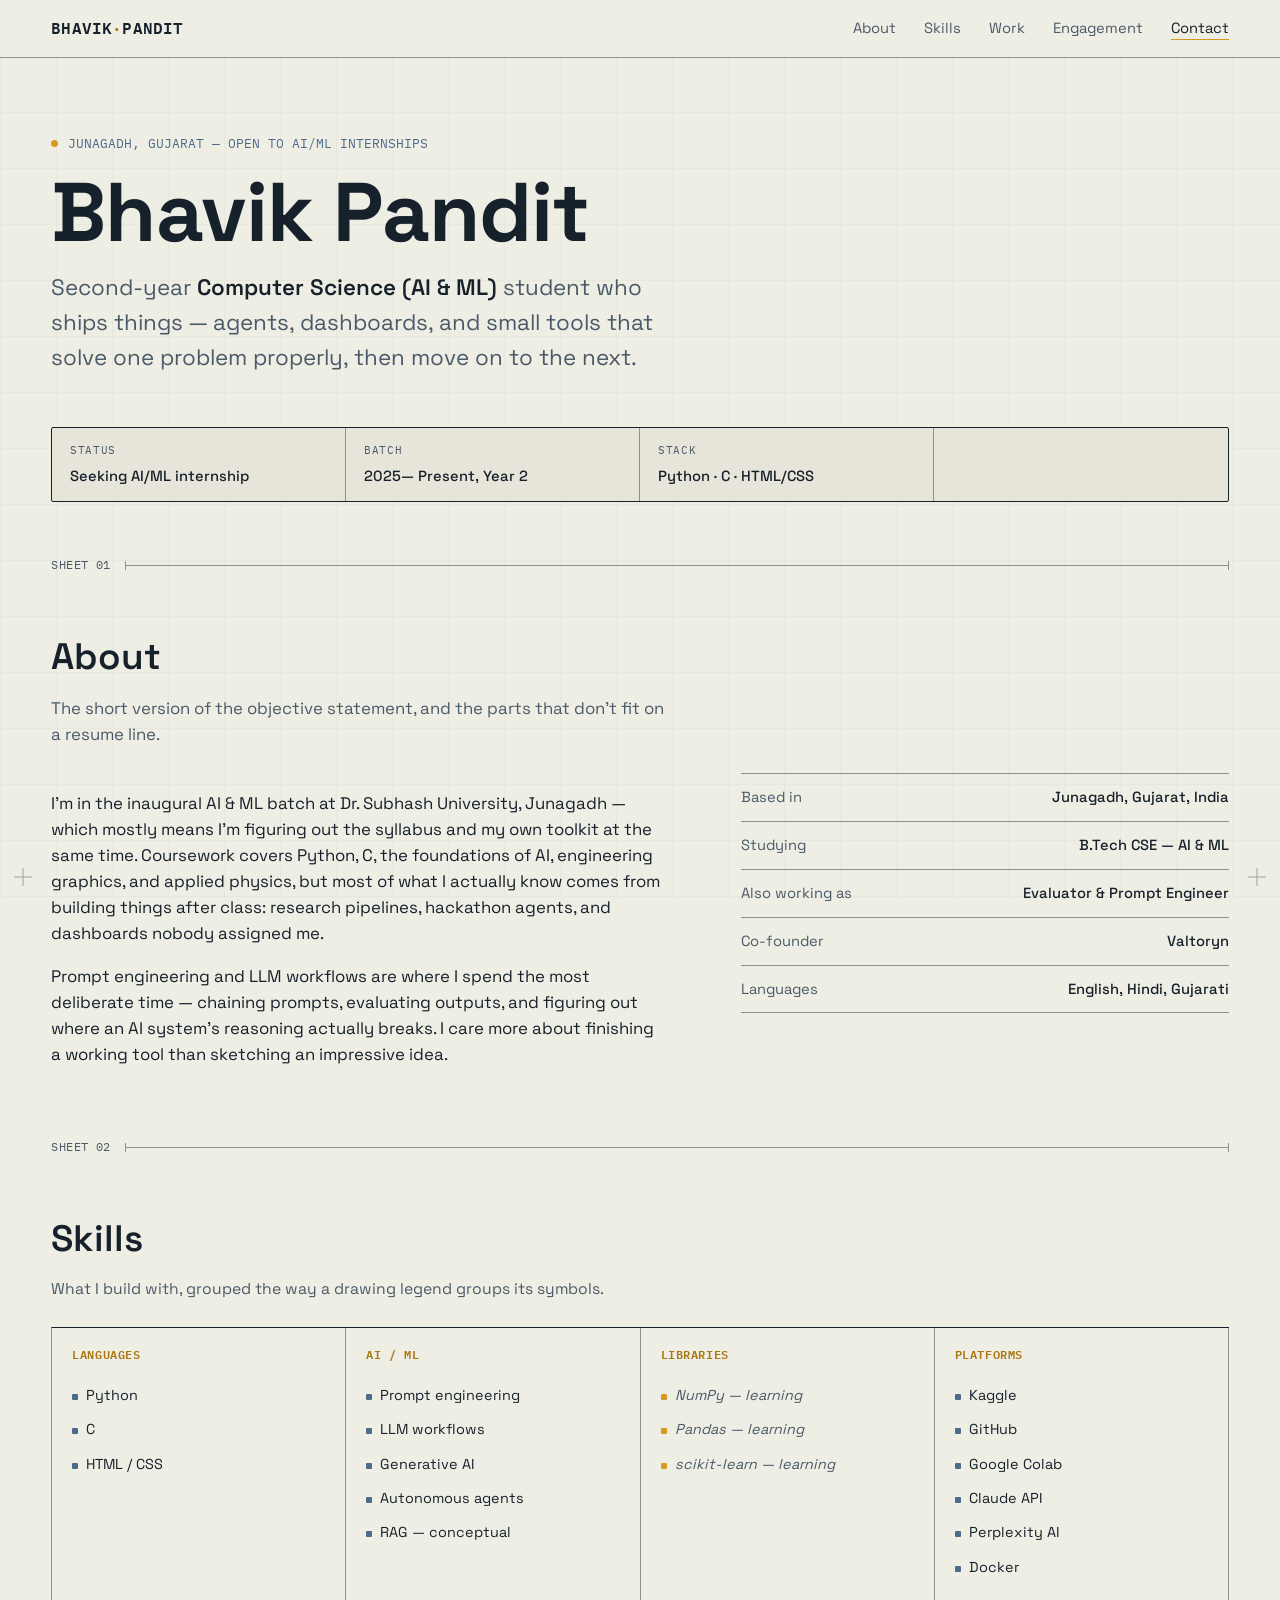
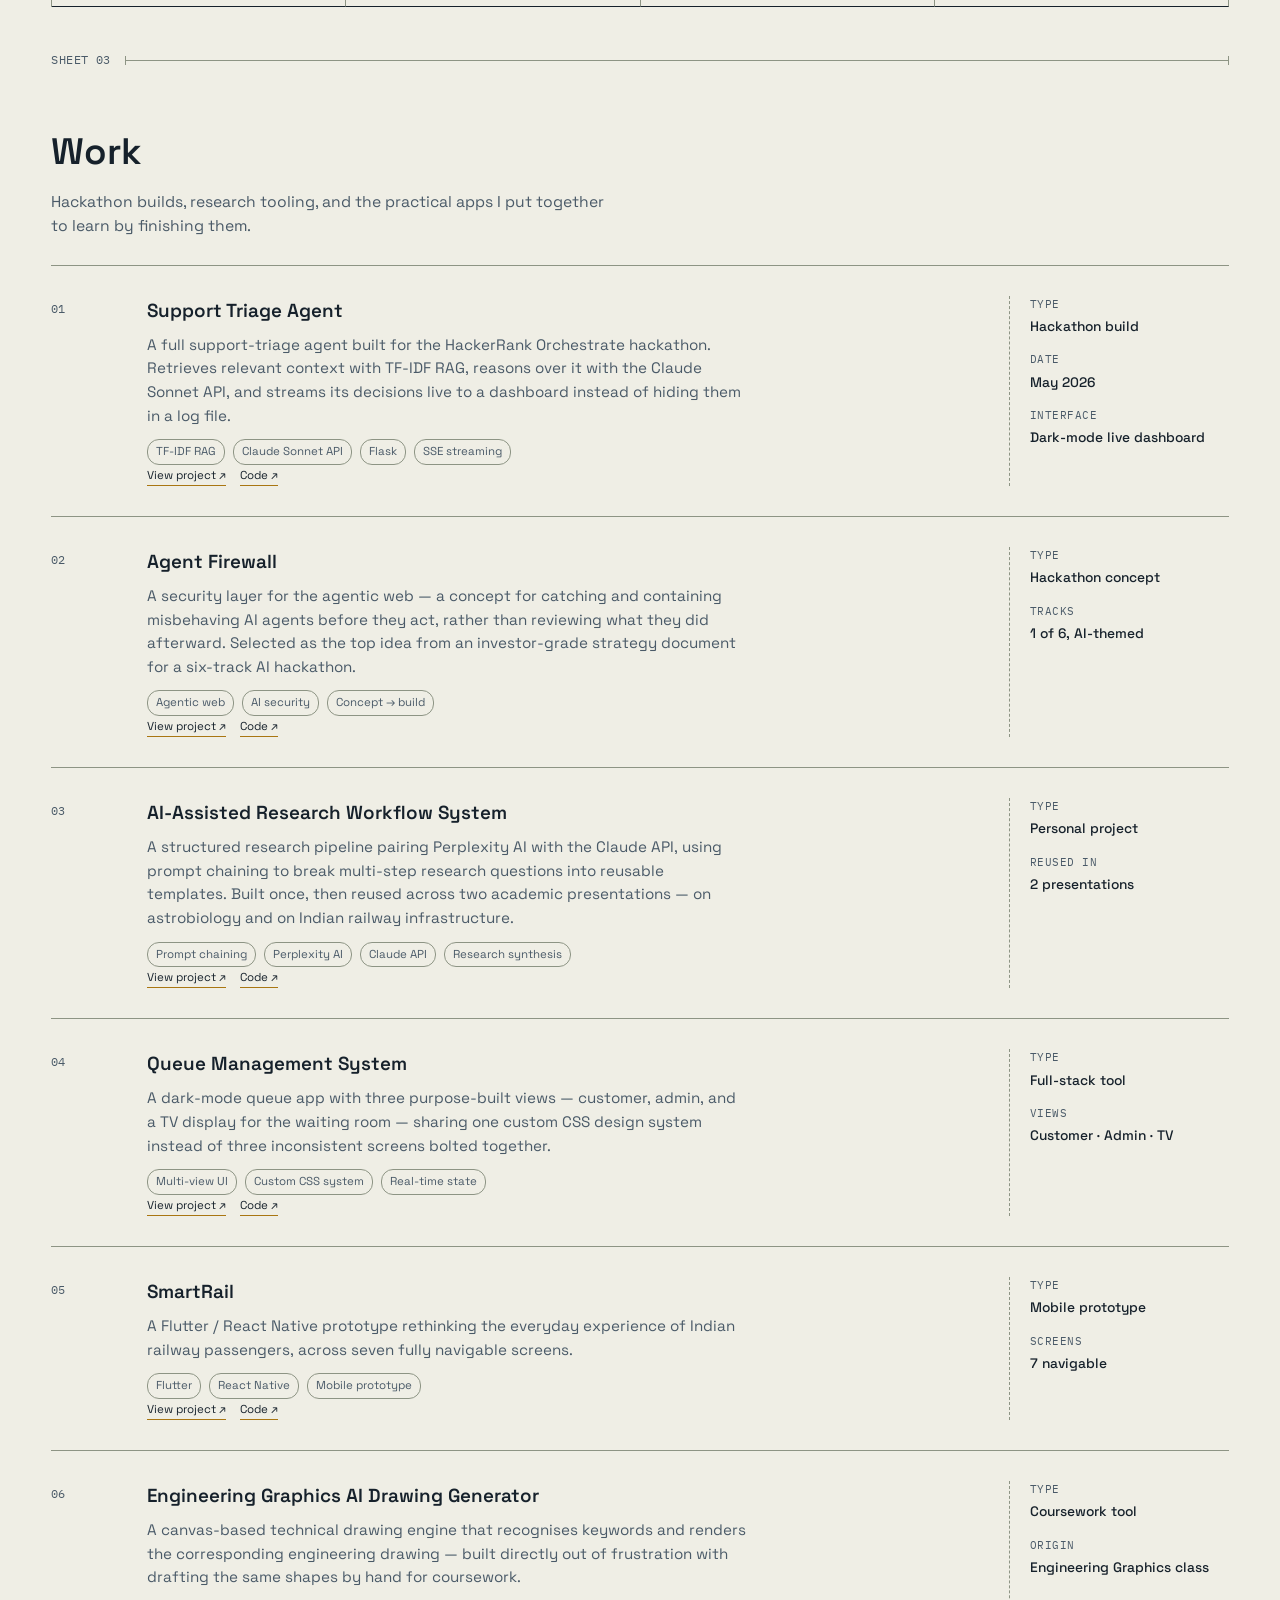
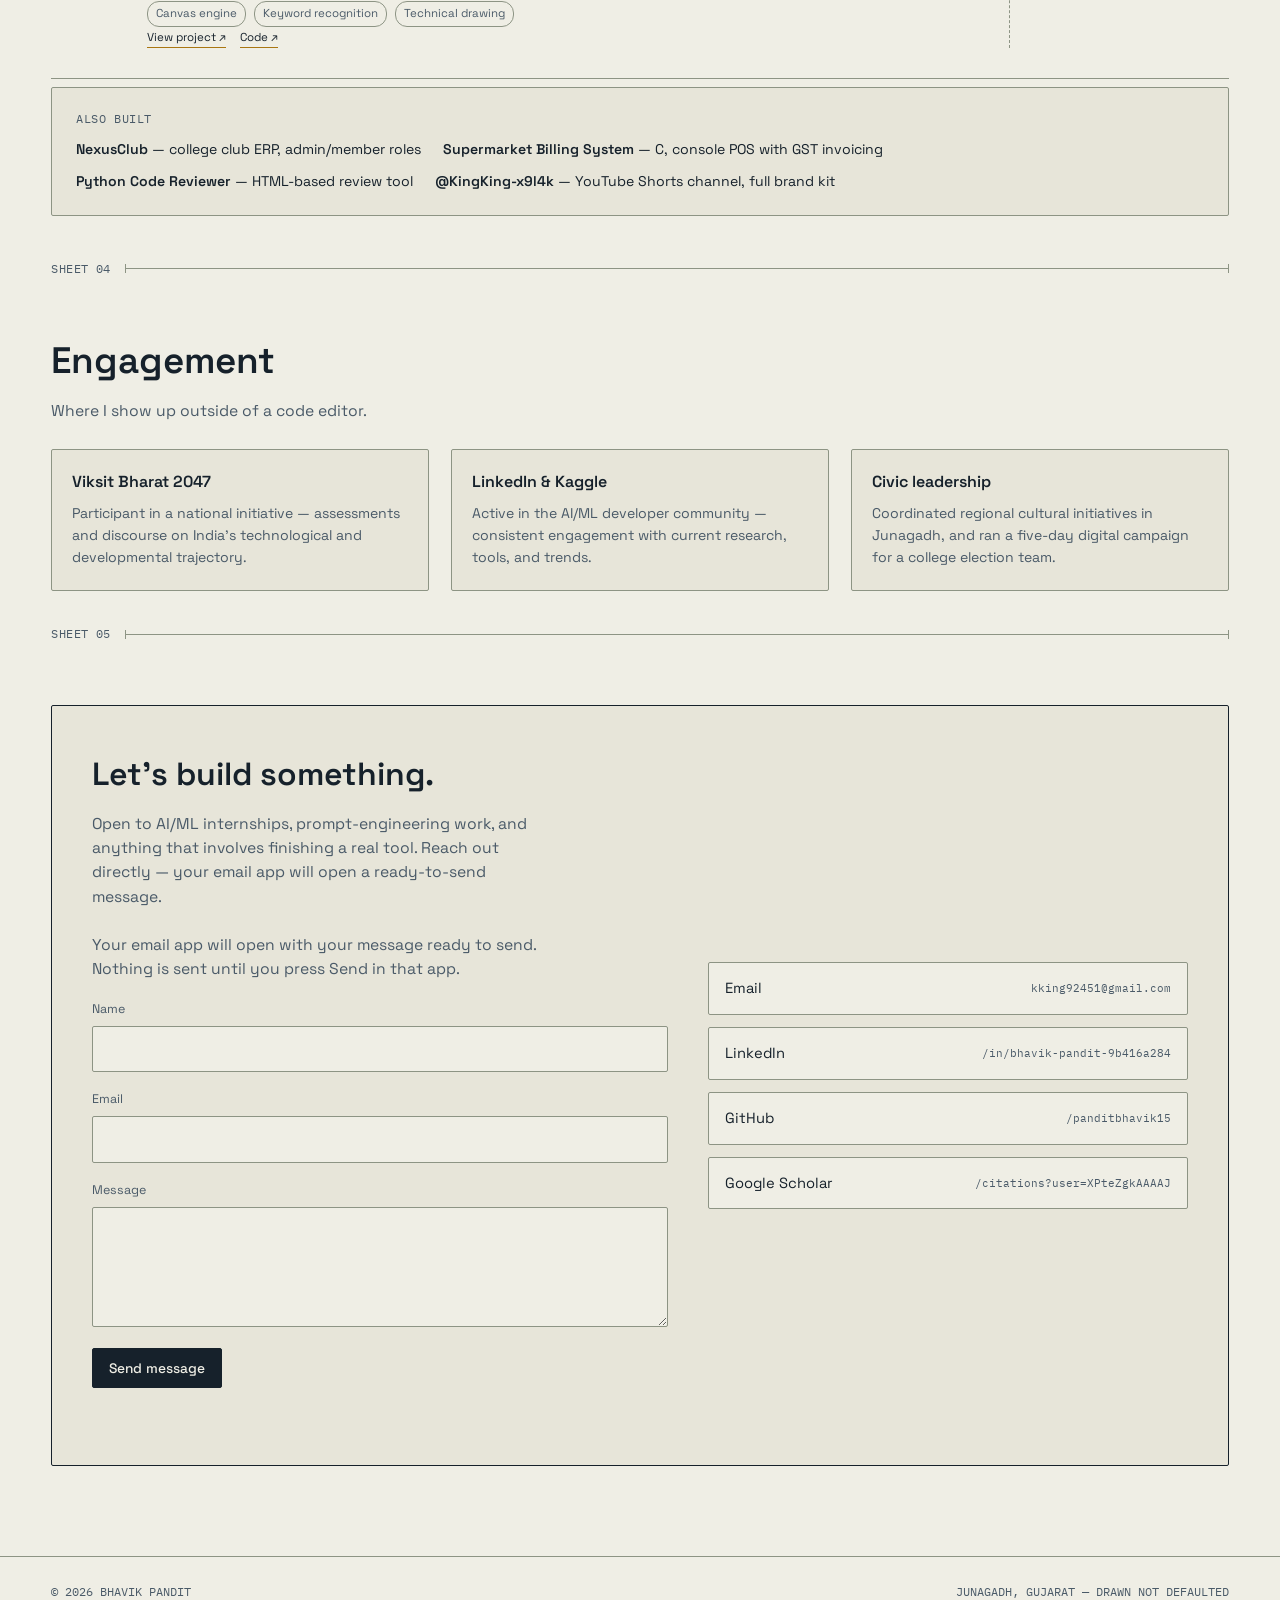
==== commit 700d1334: "Fix contact form email handoff and fallback" ====
--- a/index.html
+++ b/index.html
@@ -325,6 +325,9 @@
   }
   .form-submit:hover,.form-submit:focus-visible{background:var(--accent-deep); border-color:var(--accent-deep);}
   .form-status{font-size:0.8rem; color:var(--ink-soft); min-height:1.2em;}
+  .form-fallback{font-size:0.8rem; color:var(--ink-soft); margin:0;}
+  .form-fallback a{color:var(--ink); text-underline-offset:3px;}
+  .form-fallback[hidden]{display:none;}
   .honeypot{position:absolute; left:-10000px; width:1px; height:1px; overflow:hidden;}
   @media (max-width:760px){ .contact-panel{grid-template-columns:1fr;} }
 
@@ -605,8 +608,9 @@
     <div class="contact-panel">
       <div>
         <h2>Let's build something.</h2>
-        <p>Open to AI/ML internships, prompt-engineering work, and anything that involves finishing a real tool. Reach out directly — I reply fastest by email.</p>
-        <form class="contact-form" action="mailto:kking92451@gmail.com" method="POST" enctype="text/plain">
+        <p>Open to AI/ML internships, prompt-engineering work, and anything that involves finishing a real tool. Reach out directly — your email app will open a ready-to-send message.</p>
+        <form class="contact-form" novalidate>
+          <p class="form-status" id="form-help">Your email app will open with your message ready to send. Nothing is sent until you press Send in that app.</p>
           <div>
             <label for="name">Name</label>
             <input id="name" name="name" type="text" autocomplete="name" required aria-describedby="name-error">
@@ -624,11 +628,12 @@
           </div>
           <label class="honeypot" aria-hidden="true">Leave this field empty<input name="_gotcha" tabindex="-1" autocomplete="off"></label>
           <button class="form-submit" type="submit">Send message</button>
-          <p class="form-status" role="status" aria-live="polite"></p>
+          <p class="form-status" id="form-status" role="status" aria-live="polite"></p>
+          <p class="form-fallback" hidden>Nothing opened? <a id="email-fallback" href="mailto:kking92451@gmail.com">Open a new email to kking92451@gmail.com</a>.</p>
         </form>
       </div>
       <div class="contact-links">
-        <a href="mailto:YOUR_EMAIL@example.com">Email <span class="cl-tag mono">YOUR_EMAIL@example.com</span></a>
+        <a href="mailto:kking92451@gmail.com">Email <span class="cl-tag mono">kking92451@gmail.com</span></a>
         <a href="https://www.linkedin.com/in/bhavik-pandit-9b416a284/" target="_blank" rel="noopener">LinkedIn <span class="cl-tag mono">/in/bhavik-pandit-9b416a284</span></a>
         <a href="https://github.com/panditbhavik15" target="_blank" rel="noopener">GitHub <span class="cl-tag mono">/panditbhavik15</span></a>
         <a href="https://scholar.google.com/citations?hl=en&amp;user=XPteZgkAAAAJ&amp;view_op=list_works" target="_blank" rel="noopener">Google Scholar <span class="cl-tag mono">/citations?user=XPteZgkAAAAJ</span></a>
@@ -677,29 +682,51 @@
     document.getElementById('footer-year').textContent = new Date().getFullYear();
 
     const form = document.querySelector('.contact-form');
-    const status = form.querySelector('.form-status');
+    const status = document.getElementById('form-status');
+    const fallback = document.querySelector('.form-fallback');
+    const fallbackLink = document.getElementById('email-fallback');
+    const recipient = 'kking92451@gmail.com';
+
     form.addEventListener('submit', event => {
+      event.preventDefault();
+
       let valid = true;
       form.querySelectorAll('[required]').forEach(field => {
         const error = document.getElementById(`${field.id}-error`);
-        const invalid = !field.checkValidity();
+        const invalid = !field.value.trim() || !field.checkValidity();
         field.setAttribute('aria-invalid', String(invalid));
         if (error) error.classList.toggle('is-visible', invalid);
         valid = valid && !invalid;
       });
+
       if (!valid) {
-        event.preventDefault();
-        status.textContent = 'Please correct the highlighted fields.';
+        status.textContent = 'Please correct the highlighted fields before continuing.';
+        fallback.hidden = true;
+        const firstInvalid = form.querySelector('[aria-invalid="true"]');
+        if (firstInvalid) firstInvalid.focus();
         return;
       }
-      event.preventDefault();
+
       const name = form.elements.name.value.trim();
       const email = form.elements.email.value.trim();
       const message = form.elements.message.value.trim();
-      const subject = encodeURIComponent(`Portfolio message from ${name}`);
-      const body = encodeURIComponent(`Name: ${name}\nEmail: ${email}\n\n${message}`);
-      window.location.href = `mailto:kking92451@gmail.com?subject=${subject}&body=${body}`;
-      status.textContent = 'Your email app is opening.';
+      const subject = `Portfolio message from ${name}`;
+      const body = [
+        `Name: ${name}`,
+        `Email: ${email}`,
+        '',
+        message
+      ].join('\\n');
+
+      const mailto = `mailto:${recipient}?subject=${encodeURIComponent(subject)}&body=${encodeURIComponent(body)}`;
+      fallbackLink.href = mailto;
+      fallbackLink.textContent = `Open a new email to ${recipient}`;
+      fallback.hidden = false;
+      status.textContent = 'Opening your email app. Review the message there and press Send to deliver it.';
+
+      // A mailto URL hands the message to the visitor's email app; it cannot
+      // send mail silently from a static GitHub Pages site.
+      window.location.assign(mailto);
     });
   })();
 </script>
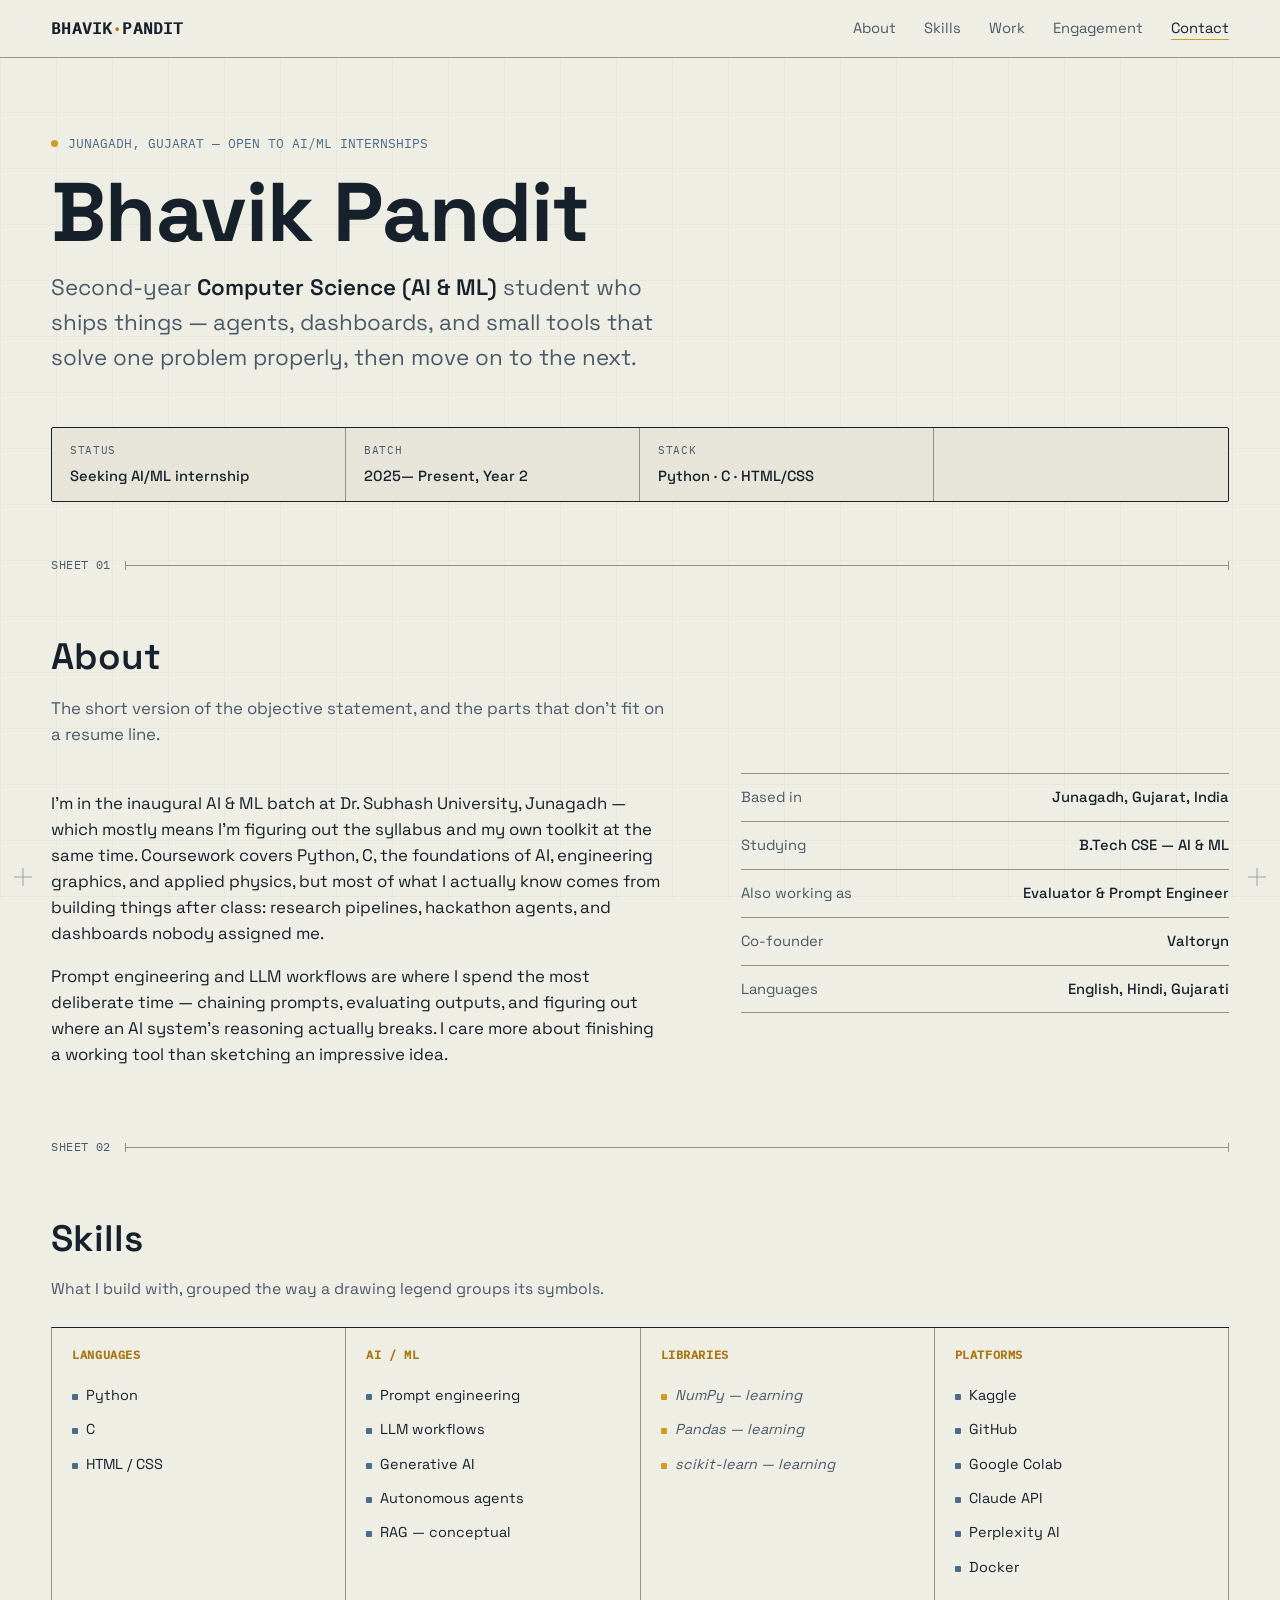
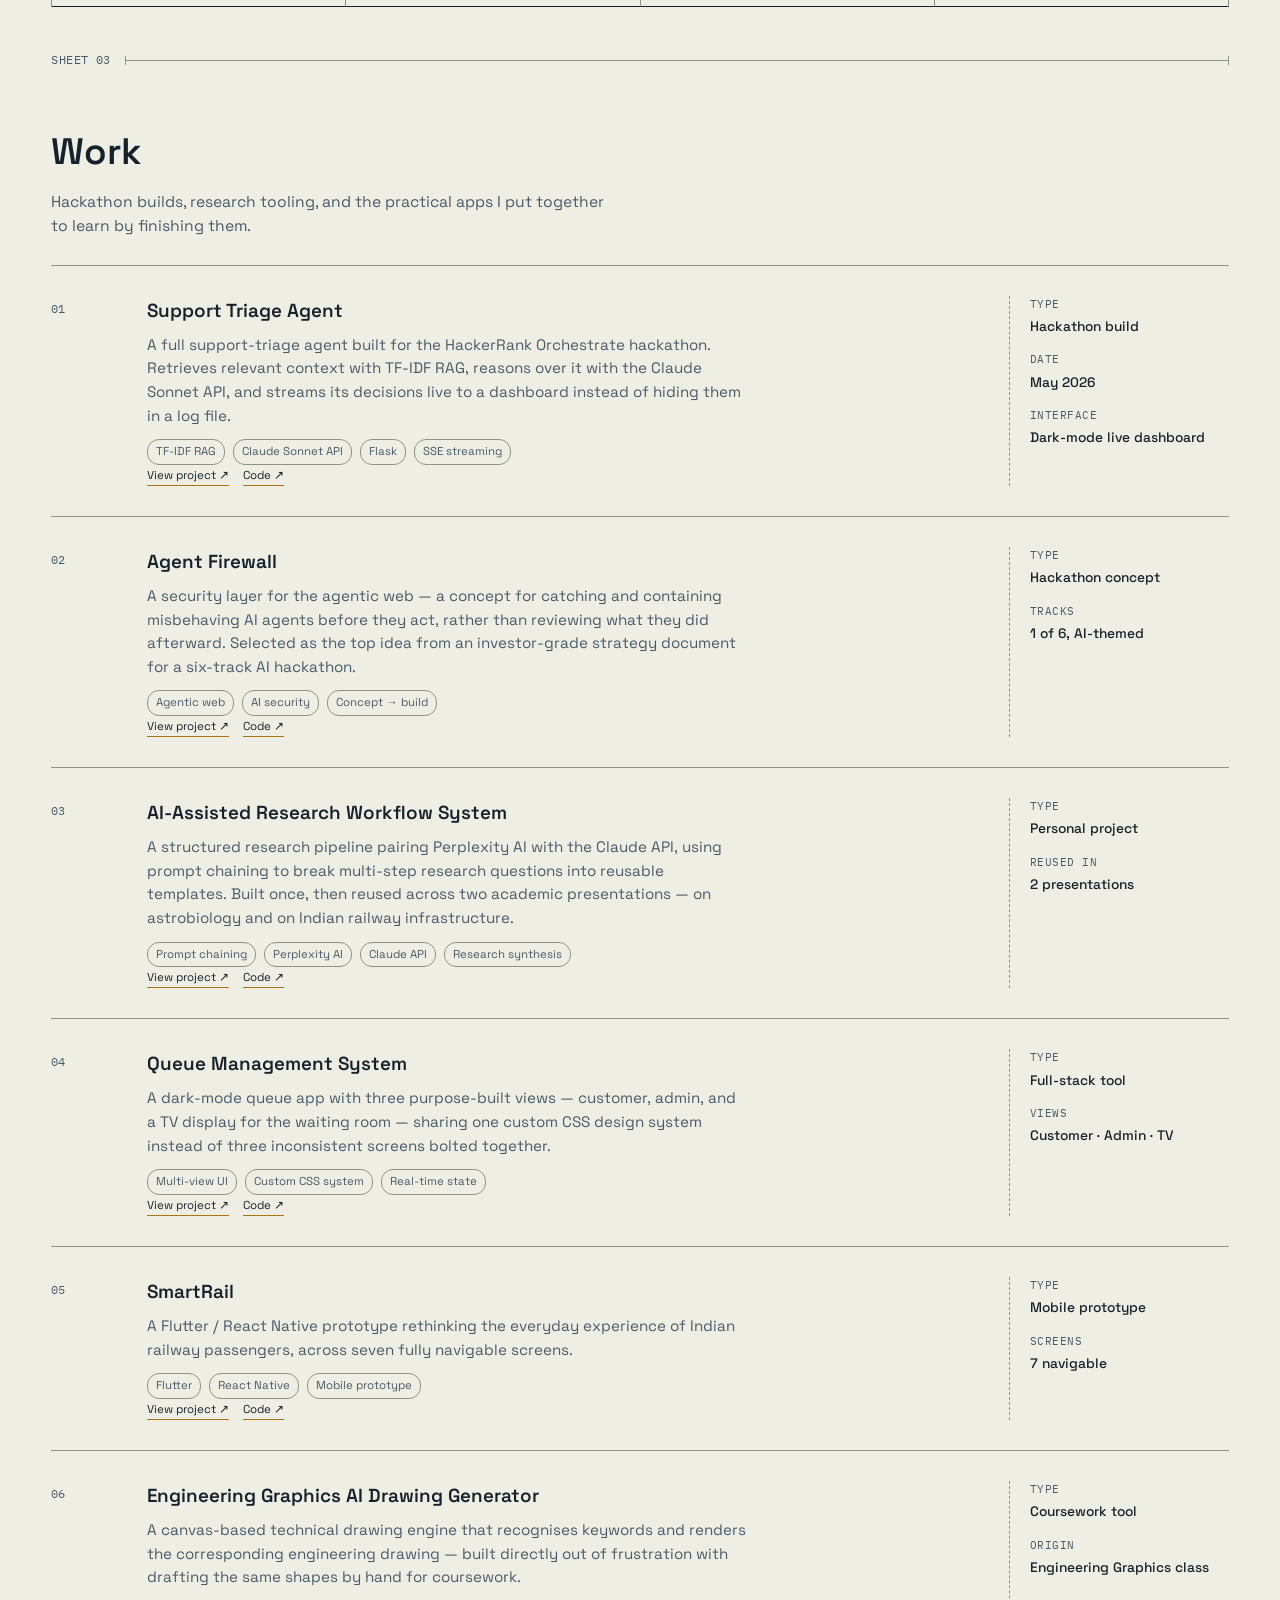
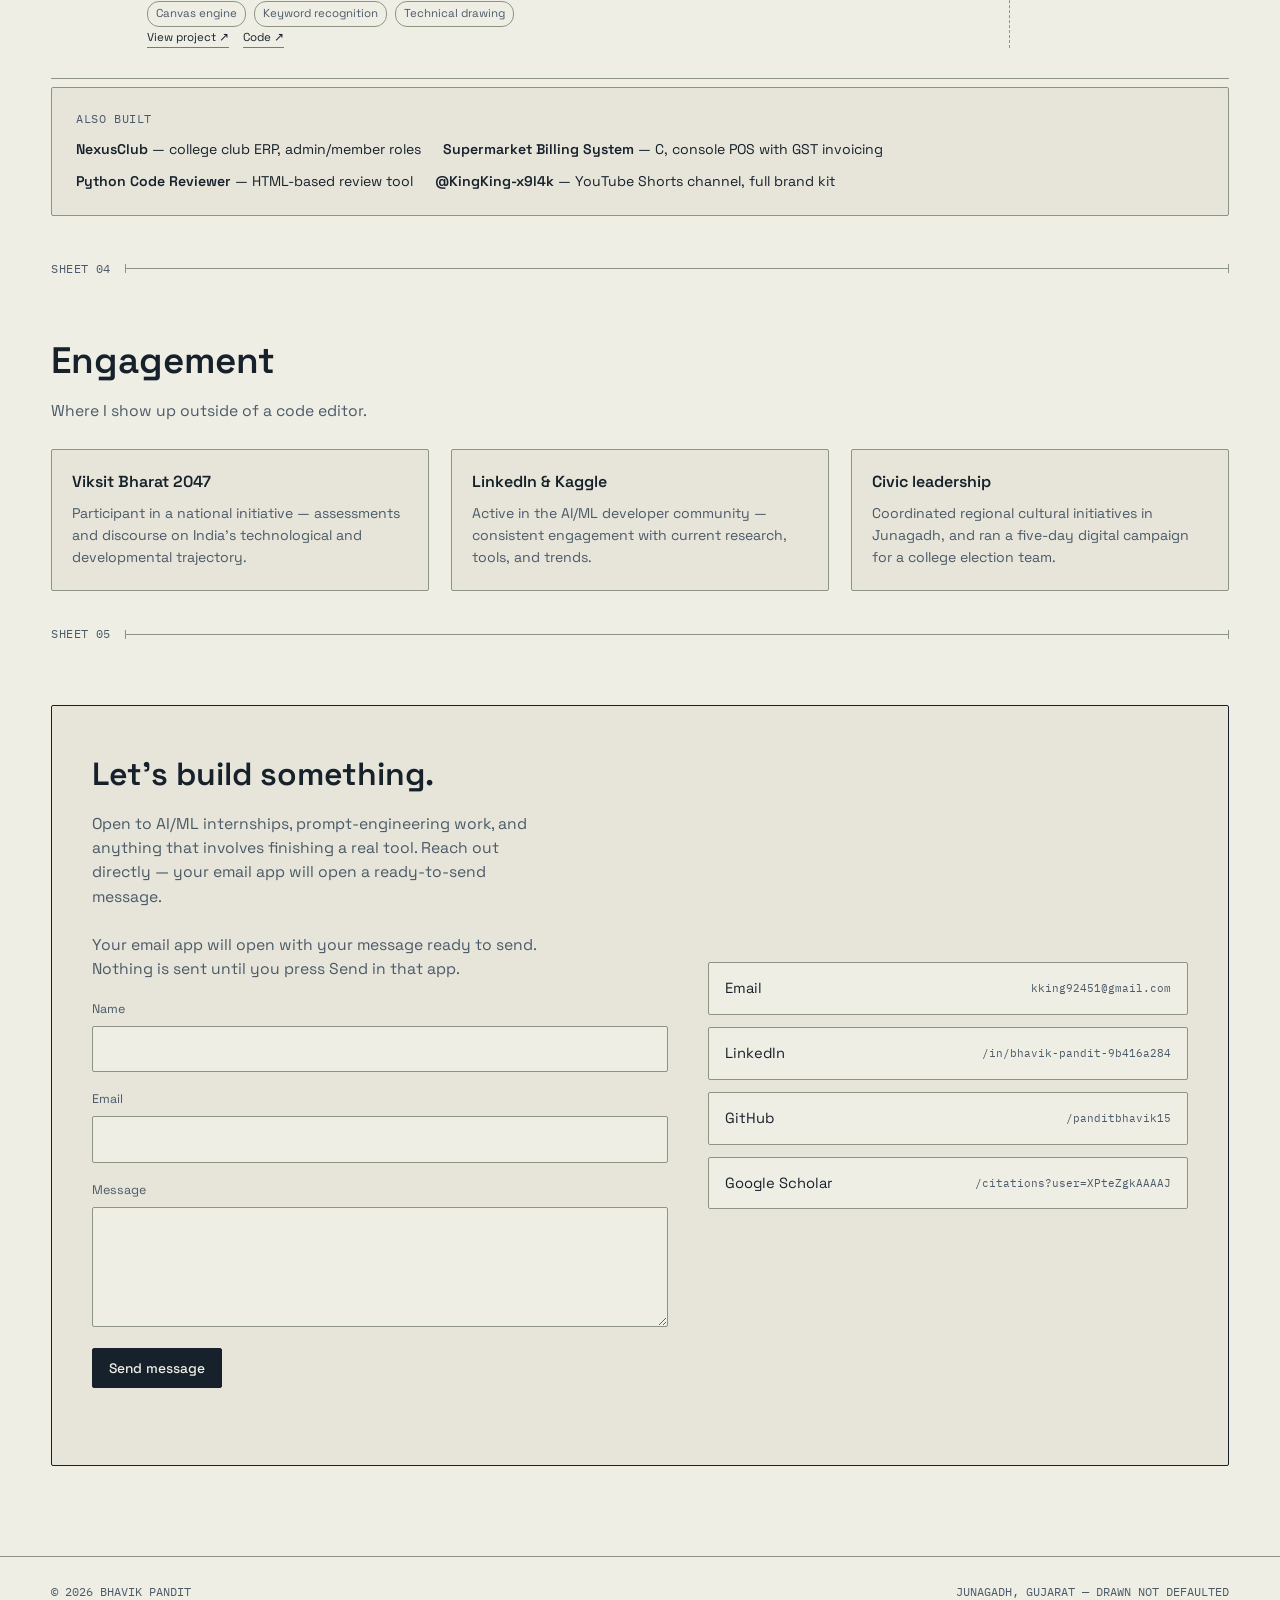
==== commit d3925516: "Harden static portfolio security Restrict browser execution and network access, self-host fonts, val" ====
--- a/index.html
+++ b/index.html
@@ -3,6 +3,8 @@
 <head>
 <meta charset="UTF-8">
 <meta name="viewport" content="width=device-width, initial-scale=1.0">
+<meta name="referrer" content="no-referrer">
+<meta http-equiv="Content-Security-Policy" content="default-src 'self'; script-src 'self'; script-src-elem 'self'; script-src-attr 'none'; style-src 'self' 'unsafe-inline'; style-src-elem 'self' 'unsafe-inline'; style-src-attr 'none'; font-src 'self'; img-src 'self' data:; connect-src 'none'; media-src 'none'; object-src 'none'; base-uri 'self'; form-action 'none'; frame-src 'none'; worker-src 'none'; manifest-src 'none'; upgrade-insecure-requests">
 <title>Bhavik Pandit — AI/ML Builder</title>
 <meta name="description" content="Bhavik Pandit — Second-year CS (AI &amp; ML) student, prompt engineer, and builder of agents, tools, and dashboards.">
 <meta property="og:type" content="website">
@@ -22,7 +24,7 @@
   "@type": "Person",
   "name": "Bhavik Pandit",
   "url": "https://your-domain.example/",
-  "email": "mailto:YOUR_EMAIL@example.com",
+  "email": "mailto:kking92451@gmail.com",
   "jobTitle": "Prompt Engineer & AI Evaluator",
   "sameAs": [
     "https://www.linkedin.com/in/bhavik-pandit-9b416a284/",
@@ -31,9 +33,7 @@
   ]
 }
 </script>
-<link rel="preconnect" href="https://fonts.googleapis.com">
-<link rel="preconnect" href="https://fonts.gstatic.com" crossorigin>
-<link href="https://fonts.googleapis.com/css2?family=Space+Grotesk:wght@400;500;600;700&family=IBM+Plex+Mono:wght@400;500&display=swap" rel="stylesheet">
+<link rel="stylesheet" href="./assets/fonts.css">
 <style>
   :root{
     --paper:#efeee5;
@@ -346,6 +346,9 @@
   }
 
   .reveal{opacity:0; transform:translateY(10px); animation:rise .6s ease forwards;}
+  .name.reveal{animation-delay:.05s;}
+  .role-line.reveal{animation-delay:.12s;}
+  .titleblock.reveal{animation-delay:.2s;}
   @keyframes rise{to{opacity:1; transform:translateY(0);}}
   @media (prefers-reduced-motion:reduce){
     .reveal{opacity:1; transform:none;}
@@ -383,13 +386,13 @@
   <!-- HERO -->
   <section class="hero">
     <p class="hero-kicker mono reveal"><span class="dot"></span>JUNAGADH, GUJARAT — OPEN TO AI/ML INTERNSHIPS</p>
-    <h1 class="name reveal" style="animation-delay:.05s">Bhavik Pandit</h1>
-    <p class="role-line reveal" style="animation-delay:.12s">
+    <h1 class="name reveal">Bhavik Pandit</h1>
+    <p class="role-line reveal">
       Second-year <strong>Computer Science (AI &amp; ML)</strong> student who ships things —
       agents, dashboards, and small tools that solve one problem properly, then move on to the next.
     </p>
 
-    <div class="titleblock reveal" style="animation-delay:.2s">
+    <div class="titleblock reveal">
       <div class="tb-cell"><p class="tb-label mono">STATUS</p><p class="tb-value">Seeking AI/ML internship</p></div>
       <div class="tb-cell"><p class="tb-label mono">BATCH</p><p class="tb-value">2025— Present, Year 2</p></div>
       <div class="tb-cell"><p class="tb-label mono">STACK</p><p class="tb-value">Python · C · HTML/CSS</p></div>
@@ -613,20 +616,20 @@
           <p class="form-status" id="form-help">Your email app will open with your message ready to send. Nothing is sent until you press Send in that app.</p>
           <div>
             <label for="name">Name</label>
-            <input id="name" name="name" type="text" autocomplete="name" required aria-describedby="name-error">
+            <input id="name" name="name" type="text" autocomplete="name" maxlength="100" required aria-describedby="name-error">
             <p class="form-error" id="name-error">Please enter your name.</p>
           </div>
           <div>
             <label for="email">Email</label>
-            <input id="email" name="email" type="email" autocomplete="email" required aria-describedby="email-error">
+            <input id="email" name="email" type="email" autocomplete="email" maxlength="254" required aria-describedby="email-error">
             <p class="form-error" id="email-error">Please enter a valid email address.</p>
           </div>
           <div>
             <label for="message">Message</label>
-            <textarea id="message" name="message" required aria-describedby="message-error"></textarea>
+            <textarea id="message" name="message" maxlength="2000" required aria-describedby="message-error"></textarea>
             <p class="form-error" id="message-error">Please add a message.</p>
           </div>
-          <label class="honeypot" aria-hidden="true">Leave this field empty<input name="_gotcha" tabindex="-1" autocomplete="off"></label>
+          <label class="honeypot" aria-hidden="true">Leave this field empty<input name="_gotcha" tabindex="-1" autocomplete="off" maxlength="100"></label>
           <button class="form-submit" type="submit">Send message</button>
           <p class="form-status" id="form-status" role="status" aria-live="polite"></p>
           <p class="form-fallback" hidden>Nothing opened? <a id="email-fallback" href="mailto:kking92451@gmail.com">Open a new email to kking92451@gmail.com</a>.</p>
@@ -634,9 +637,9 @@
       </div>
       <div class="contact-links">
         <a href="mailto:kking92451@gmail.com">Email <span class="cl-tag mono">kking92451@gmail.com</span></a>
-        <a href="https://www.linkedin.com/in/bhavik-pandit-9b416a284/" target="_blank" rel="noopener">LinkedIn <span class="cl-tag mono">/in/bhavik-pandit-9b416a284</span></a>
-        <a href="https://github.com/panditbhavik15" target="_blank" rel="noopener">GitHub <span class="cl-tag mono">/panditbhavik15</span></a>
-        <a href="https://scholar.google.com/citations?hl=en&amp;user=XPteZgkAAAAJ&amp;view_op=list_works" target="_blank" rel="noopener">Google Scholar <span class="cl-tag mono">/citations?user=XPteZgkAAAAJ</span></a>
+        <a href="https://www.linkedin.com/in/bhavik-pandit-9b416a284/" target="_blank" rel="noopener noreferrer">LinkedIn <span class="cl-tag mono">/in/bhavik-pandit-9b416a284</span></a>
+        <a href="https://github.com/panditbhavik15" target="_blank" rel="noopener noreferrer">GitHub <span class="cl-tag mono">/panditbhavik15</span></a>
+        <a href="https://scholar.google.com/citations?hl=en&amp;user=XPteZgkAAAAJ&amp;view_op=list_works" target="_blank" rel="noopener noreferrer">Google Scholar <span class="cl-tag mono">/citations?user=XPteZgkAAAAJ</span></a>
       </div>
     </div>
   </section>
@@ -650,85 +653,6 @@
   </div>
 </footer>
 
-<script>
-  (() => {
-    const nav = document.querySelector('nav');
-    const toggle = document.querySelector('.nav-toggle');
-    const navLinks = document.querySelectorAll('nav a');
-    const sections = document.querySelectorAll('main section[id]');
-
-    toggle.addEventListener('click', () => {
-      const isOpen = nav.classList.toggle('is-open');
-      toggle.setAttribute('aria-expanded', String(isOpen));
-      toggle.setAttribute('aria-label', isOpen ? 'Close navigation' : 'Open navigation');
-    });
-
-    navLinks.forEach(link => link.addEventListener('click', () => {
-      nav.classList.remove('is-open');
-      toggle.setAttribute('aria-expanded', 'false');
-      toggle.setAttribute('aria-label', 'Open navigation');
-    }));
-
-    const sectionObserver = new IntersectionObserver(entries => {
-      entries.forEach(entry => {
-        if (!entry.isIntersecting) return;
-        navLinks.forEach(link => link.removeAttribute('aria-current'));
-        const activeLink = document.querySelector(`nav a[href="#${entry.target.id}"]`);
-        if (activeLink) activeLink.setAttribute('aria-current', 'page');
-      });
-    }, { rootMargin: '-35% 0px -55% 0px', threshold: 0 });
-    sections.forEach(section => sectionObserver.observe(section));
-
-    document.getElementById('footer-year').textContent = new Date().getFullYear();
-
-    const form = document.querySelector('.contact-form');
-    const status = document.getElementById('form-status');
-    const fallback = document.querySelector('.form-fallback');
-    const fallbackLink = document.getElementById('email-fallback');
-    const recipient = 'kking92451@gmail.com';
-
-    form.addEventListener('submit', event => {
-      event.preventDefault();
-
-      let valid = true;
-      form.querySelectorAll('[required]').forEach(field => {
-        const error = document.getElementById(`${field.id}-error`);
-        const invalid = !field.value.trim() || !field.checkValidity();
-        field.setAttribute('aria-invalid', String(invalid));
-        if (error) error.classList.toggle('is-visible', invalid);
-        valid = valid && !invalid;
-      });
-
-      if (!valid) {
-        status.textContent = 'Please correct the highlighted fields before continuing.';
-        fallback.hidden = true;
-        const firstInvalid = form.querySelector('[aria-invalid="true"]');
-        if (firstInvalid) firstInvalid.focus();
-        return;
-      }
-
-      const name = form.elements.name.value.trim();
-      const email = form.elements.email.value.trim();
-      const message = form.elements.message.value.trim();
-      const subject = `Portfolio message from ${name}`;
-      const body = [
-        `Name: ${name}`,
-        `Email: ${email}`,
-        '',
-        message
-      ].join('\\n');
-
-      const mailto = `mailto:${recipient}?subject=${encodeURIComponent(subject)}&body=${encodeURIComponent(body)}`;
-      fallbackLink.href = mailto;
-      fallbackLink.textContent = `Open a new email to ${recipient}`;
-      fallback.hidden = false;
-      status.textContent = 'Opening your email app. Review the message there and press Send to deliver it.';
-
-      // A mailto URL hands the message to the visitor's email app; it cannot
-      // send mail silently from a static GitHub Pages site.
-      window.location.assign(mailto);
-    });
-  })();
-</script>
+<script src="./assets/site.js" defer></script>
 </body>
 </html>
--- a/assets/fonts.css
+++ b/assets/fonts.css
@@ -0,0 +1,23 @@
+@font-face {
+  font-family: "Space Grotesk";
+  font-style: normal;
+  font-weight: 400 700;
+  font-display: swap;
+  src: url("./fonts/space-grotesk-latin.woff2") format("woff2");
+}
+
+@font-face {
+  font-family: "IBM Plex Mono";
+  font-style: normal;
+  font-weight: 400;
+  font-display: swap;
+  src: url("./fonts/ibm-plex-mono-400-latin.woff2") format("woff2");
+}
+
+@font-face {
+  font-family: "IBM Plex Mono";
+  font-style: normal;
+  font-weight: 500;
+  font-display: swap;
+  src: url("./fonts/ibm-plex-mono-500-latin.woff2") format("woff2");
+}
